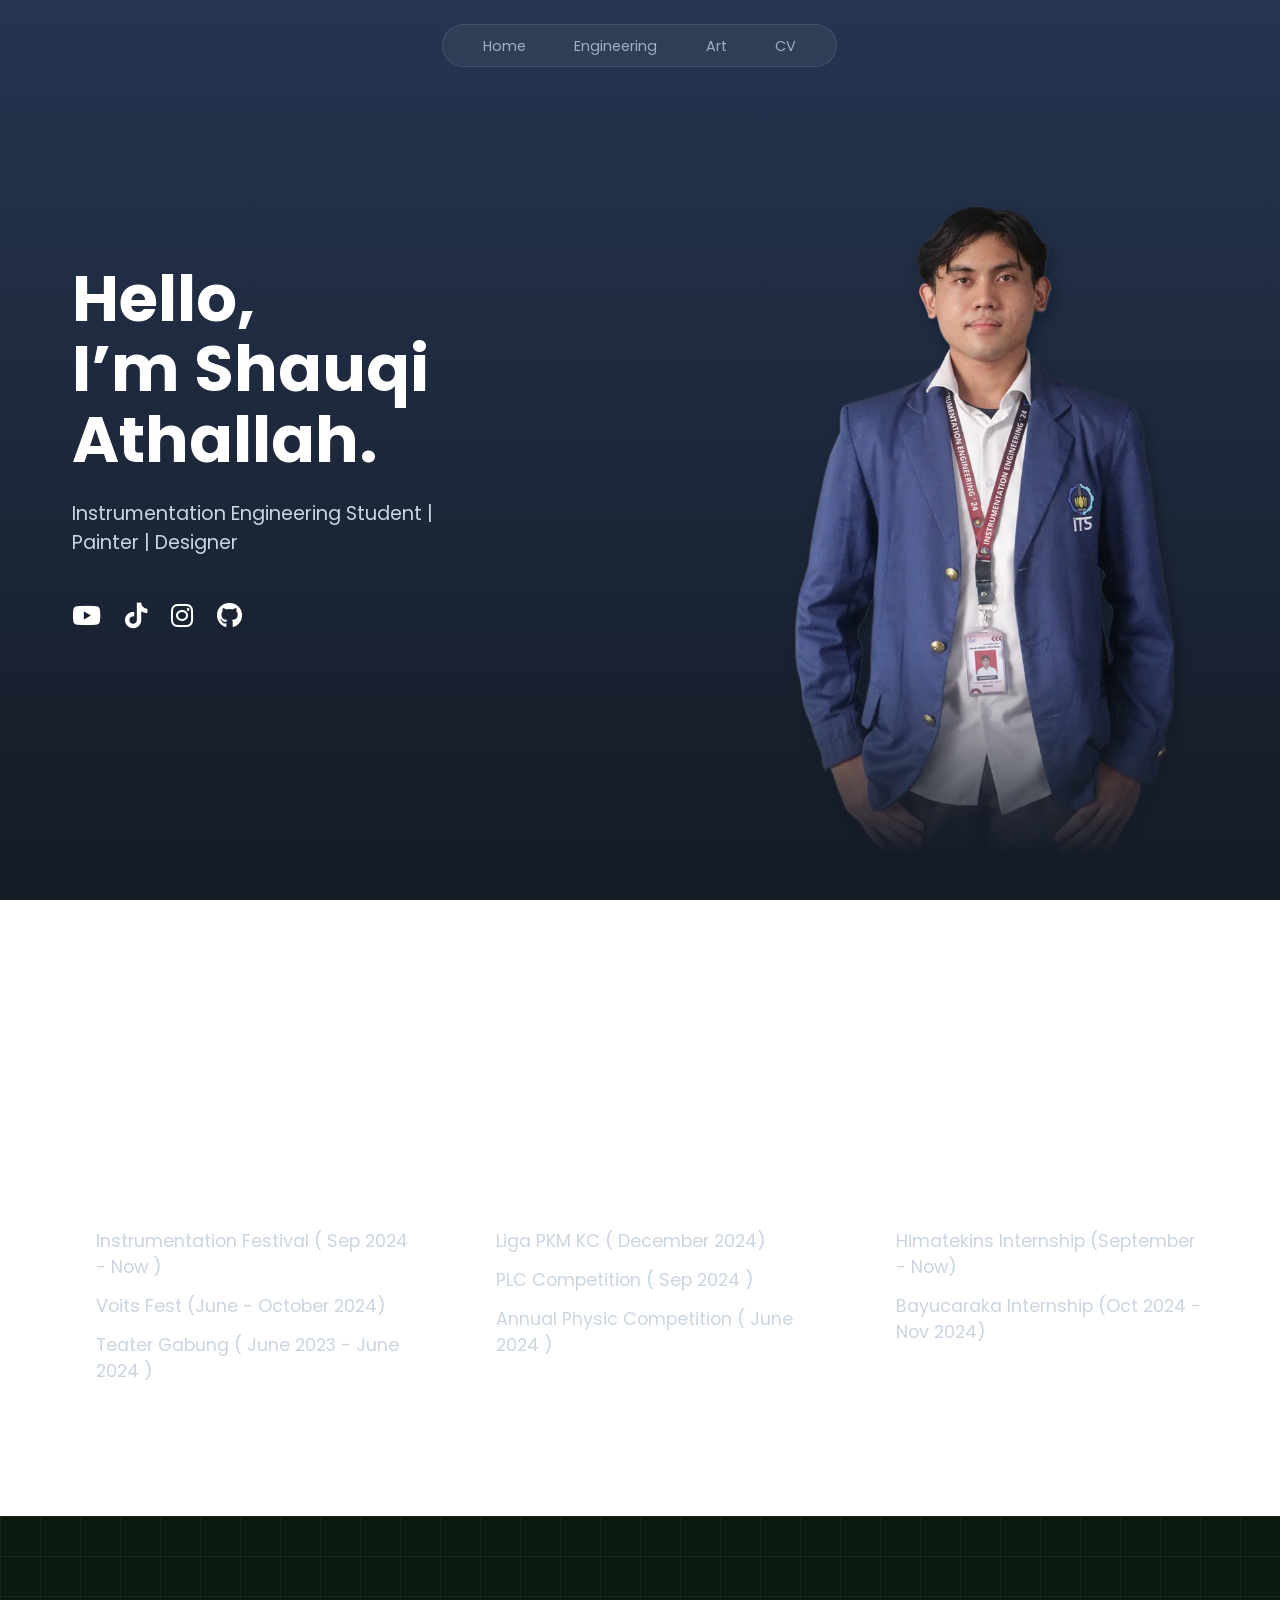
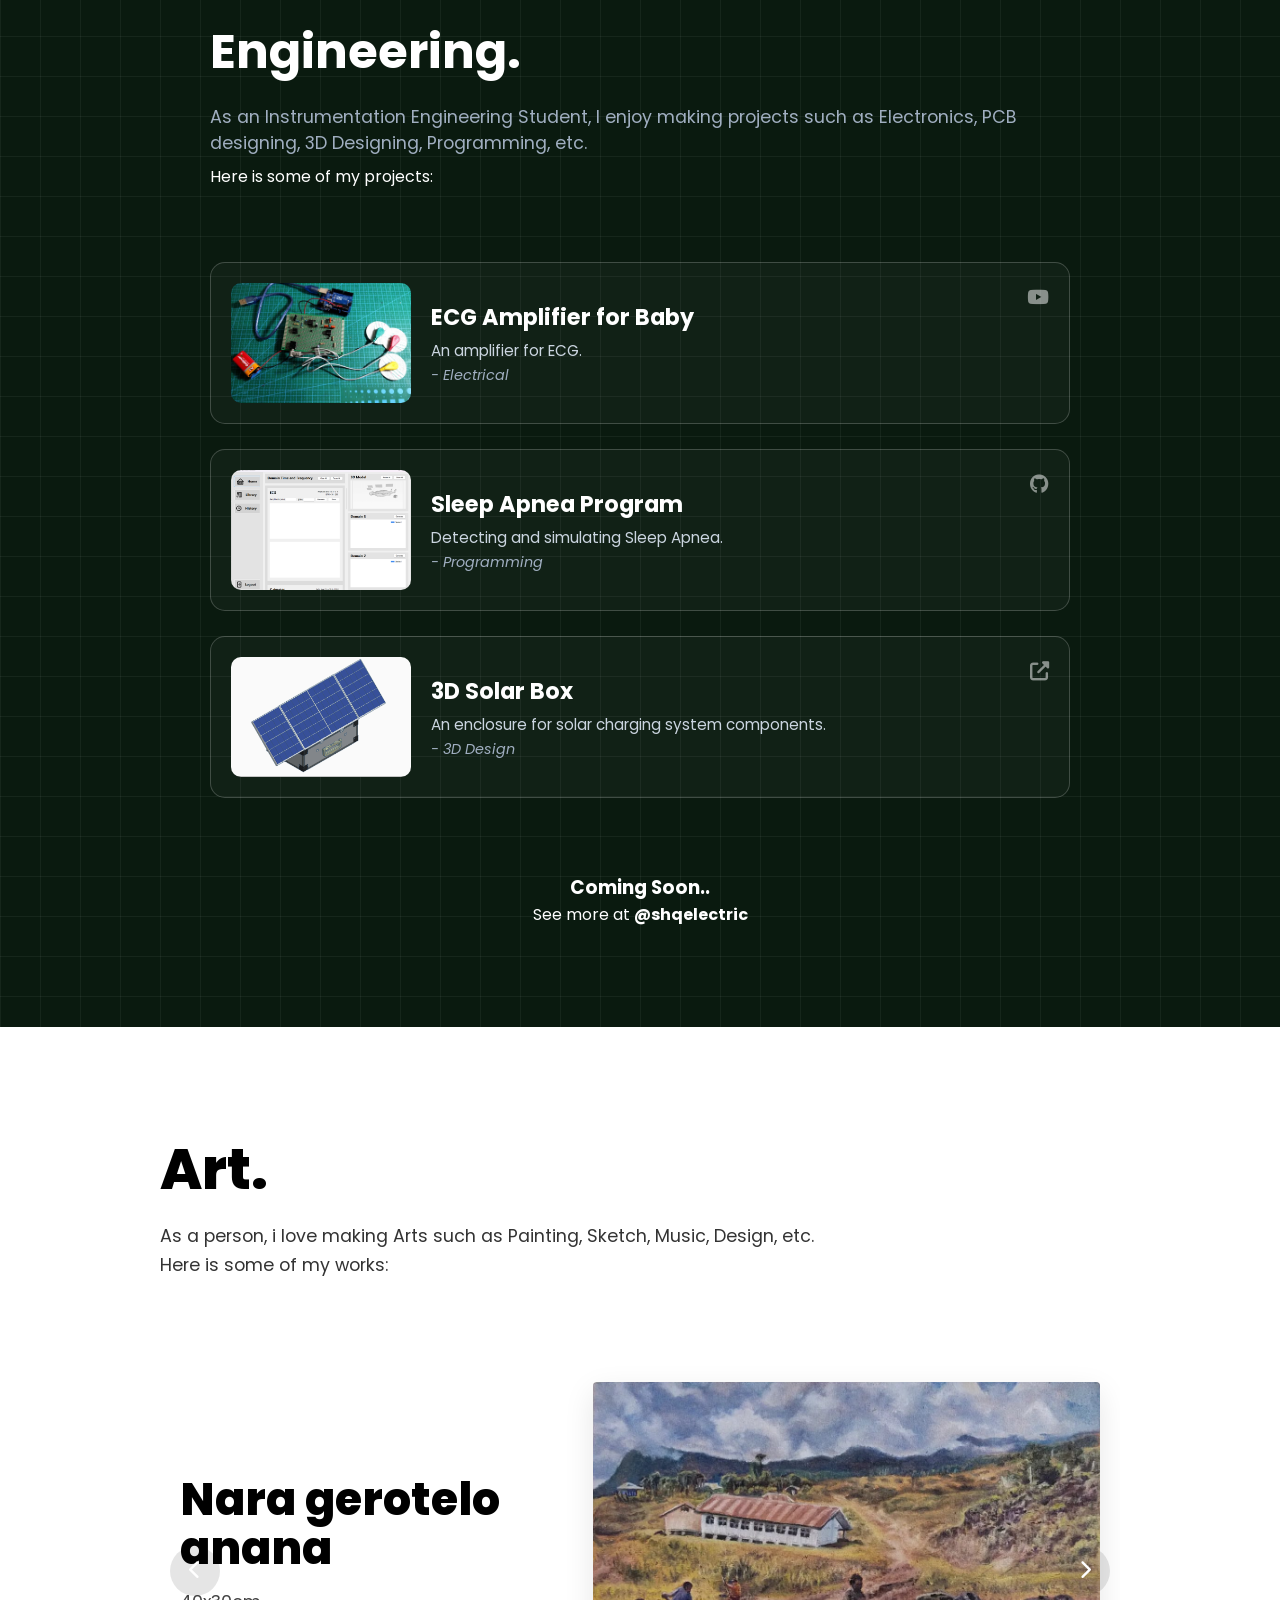
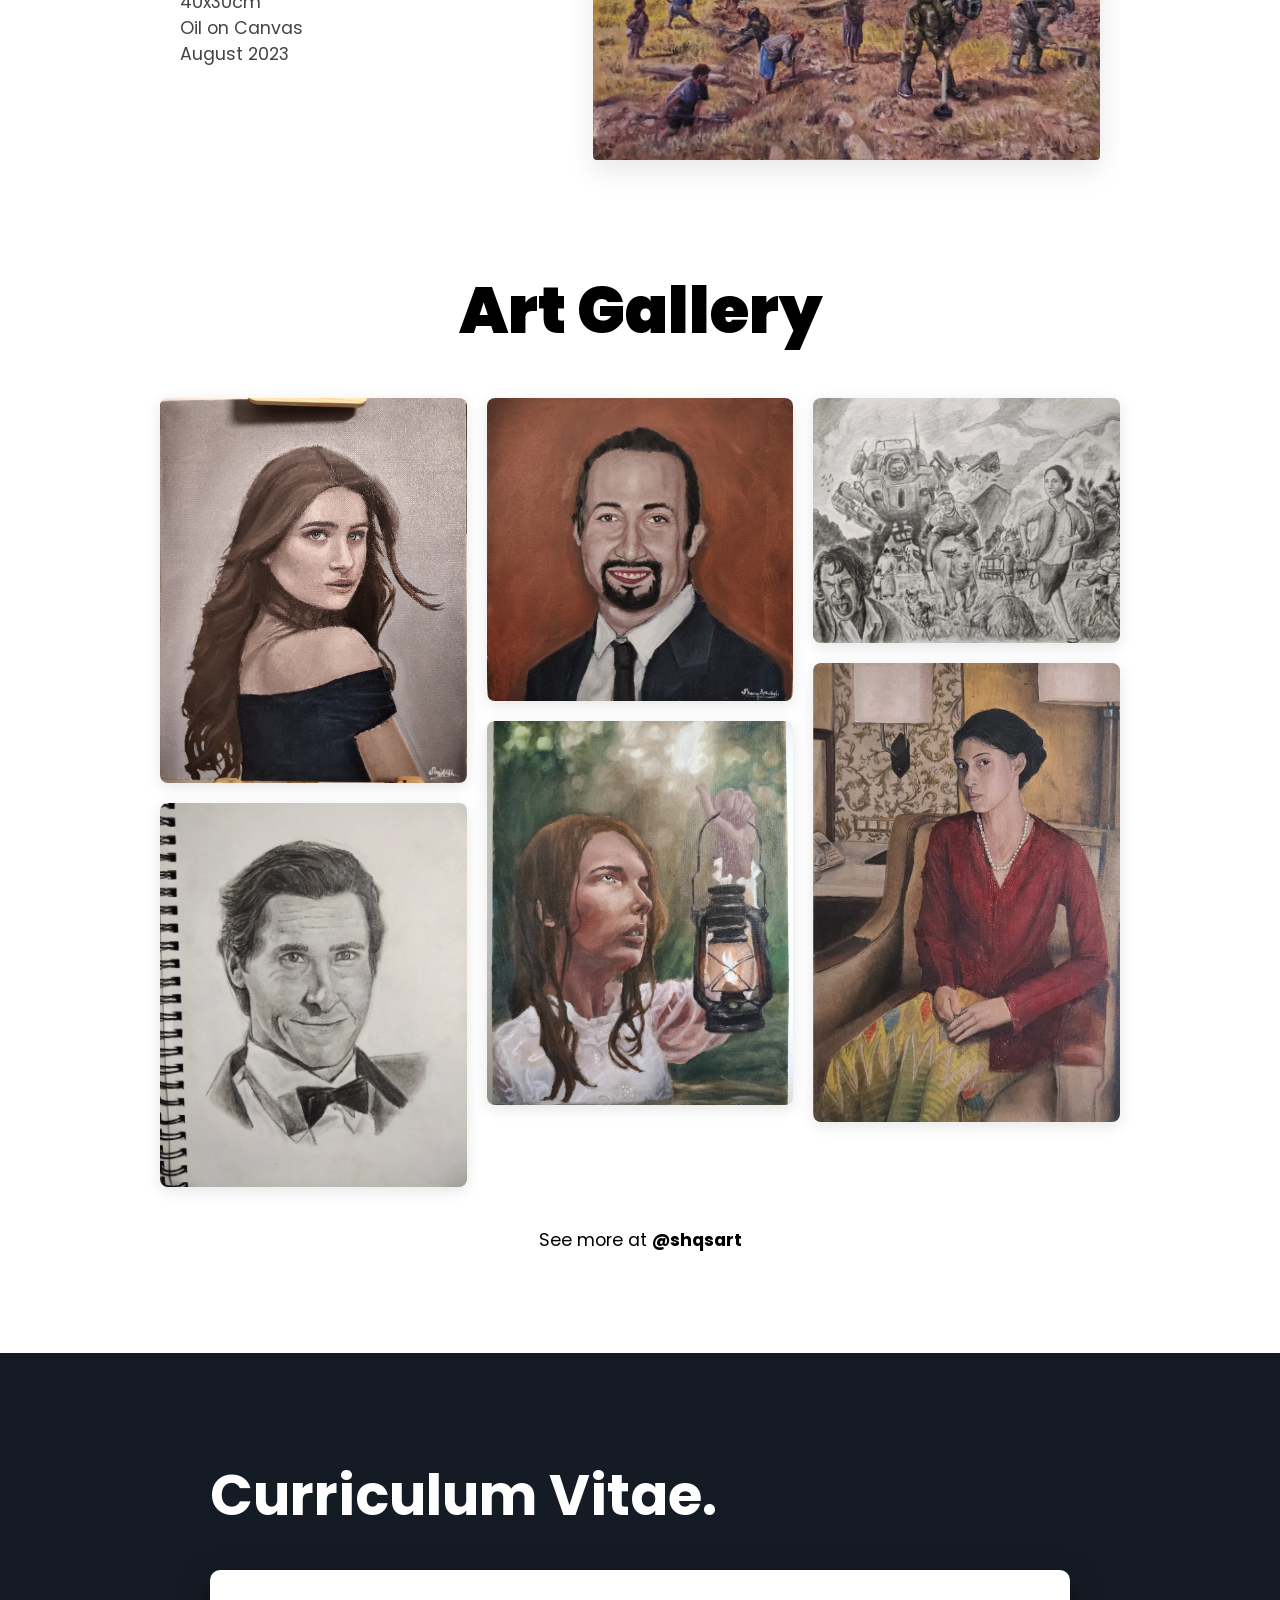
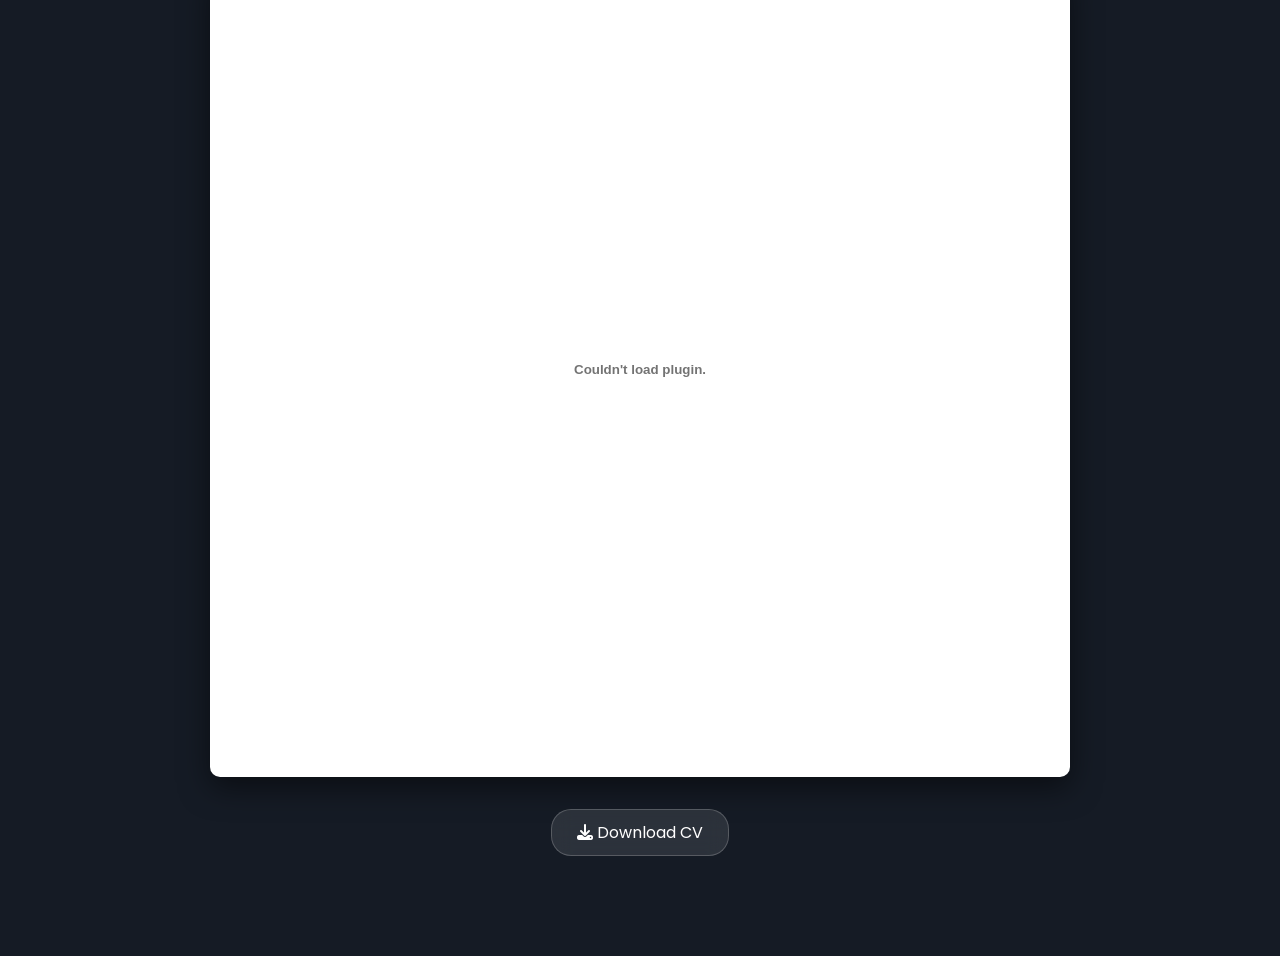
==== index.html @ 26b52fe7 "Add files via upload" ====
<!DOCTYPE html>
<html lang="id">
<head>
    <meta charset="UTF-8">
    <meta name="viewport" content="width=device-width, initial-scale=1.0">
    <title>Shauqi Athallah's Portofolio</title>
    <link rel="stylesheet" href="https://fonts.googleapis.com/css2?family=Poppins:wght@400;600;700;800;900&display=swap">
    <link rel="stylesheet" href="https://cdnjs.cloudflare.com/ajax/libs/font-awesome/6.4.0/css/all.min.css">
    <link rel="icon" type="image/png" href="Assets/Logo.png">
    <style>
        * { margin: 0; padding: 0; box-sizing: border-box; scroll-behavior: smooth; }
        body { font-family: 'Poppins', sans-serif; background: linear-gradient(180deg, #253551 0%, #151B25 100%); background-attachment: fixed; color: #ffffff; overflow-x: hidden; }

        /* --- Navbar --- */
        .navbar { display: flex; justify-content: center; padding: 1.5rem 0; position: fixed; width: 100%; top: 0; z-index: 1000; }
        .nav-links { display: flex; list-style: none; background: rgba(255, 255, 255, 0.05); padding: 0.5rem 1rem; border-radius: 30px; border: 1px solid rgba(255, 255, 255, 0.1); backdrop-filter: blur(10px); }
        .nav-links li { margin: 0 5px; }
        .nav-links a { text-decoration: none; color: #a0aec0; padding: 0.5rem 1.2rem; border-radius: 20px; font-size: 0.9rem; transition: 0.3s; }
        .nav-links a.active, .nav-links a:hover { background: rgba(255, 255, 255, 0.15); color: white; }

        /* --- Hero Section --- */
        .hero-container { height: 100vh; display: flex; align-items: center; justify-content: space-between; max-width: 1200px; margin: 0 auto; padding: 0 2rem; }
        .hero-text { flex: 1.2; z-index: 2; }
        .hero-text h1 { font-size: 4rem; line-height: 1.1; margin-bottom: 1.5rem; }
        .hero-text p { color: #cbd5e0; font-size: 1.2rem; margin-bottom: 2.5rem; }
        .social-icons { display: flex; gap: 1.5rem; }
        .social-icons a { color: white; font-size: 1.6rem; transition: 0.3s; }
        .social-icons a:hover { transform: translateY(-3px); color: #a0aec0; }
        .hero-image { flex: 1; display: flex; justify-content: flex-end; align-items: flex-end; height: 100%; padding-bottom: 5vh; }
        .hero-image img { max-width: 90%; height: auto; max-height: 85vh; object-fit: contain; -webkit-mask-image: linear-gradient(to bottom, black 70%, transparent 100%); mask-image: linear-gradient(to bottom, black 70%, transparent 100%); }

        /* --- Experiences --- */
        .experience-section { max-width: 1200px; margin: 0 auto; padding: 120px 2rem; }
        .experience-section h2 { font-size: 3.5rem; margin-bottom: 4rem; }
        .exp-grid { display: grid; grid-template-columns: repeat(auto-fit, minmax(320px, 1fr)); gap: 4rem; }
        .exp-item h3 { font-size: 1.5rem; margin-bottom: 1.5rem; font-weight: 600; }
        .exp-item ul { list-style: none; color: #cbd5e0; }
        .exp-item li { margin-bottom: 0.8rem; position: relative; padding-left: 1.5rem; font-size: 1.1rem; }
        .exp-item li::before { content: "•"; position: absolute; left: 0; color: #ffffff; }

        /* --- Engineering Section --- */
        .engineering-section { position: relative; background-color: #0a1a0f; padding: 100px 0; min-height: 100vh; }
        .grid-overlay { position: absolute; top: 0; left: 0; width: 100%; height: 100%; background-image: linear-gradient(rgba(255,255,255,0.05) 1px, transparent 1px), linear-gradient(90deg, rgba(255,255,255,0.05) 1px, transparent 1px); background-size: 40px 40px; pointer-events: none; }
        .container { max-width: 900px; margin: 0 auto; padding: 0 20px; position: relative; z-index: 1; }
        .eng-title { font-size: 3rem; margin-bottom: 1rem; color: #fff; }
        .eng-subtitle { font-size: 1.1rem; color: #a0aec0; margin-bottom: 0.5rem; }
        .eng-text { margin-bottom: 3rem; color: #fff; }
        .project-list { display: flex; flex-direction: column; gap: 25px; }
        .project-box { display: flex; background: rgba(255, 255, 255, 0.03); border: 1px solid rgba(255, 255, 255, 0.2); border-radius: 15px; padding: 20px; position: relative; transition: 0.3s ease; align-items: center; gap: 20px; }
        .project-box:hover { background: rgba(255, 255, 255, 0.07); transform: scale(1.02); }
        .project-img { width: 180px; height: 120px; background: #1a1a1a; border-radius: 10px; overflow: hidden; flex-shrink: 0; }
        .project-img img { width: 100%; height: 100%; object-fit: cover; }
        .project-info h3 { font-size: 1.4rem; margin-bottom: 5px; }
        .project-info p { color: #cbd5e0; font-size: 0.95rem; }
        .category { font-style: italic; color: #a0aec0; font-size: 0.9rem; }
        .project-actions { position: absolute; top: 20px; right: 20px; display: flex; gap: 15px; }
        .project-link { color: rgba(255, 255, 255, 0.5); font-size: 1.2rem; transition: 0.3s; text-decoration: none; }
        .project-link:hover { color: #fff; transform: scale(1.1); }
        .youtube-hover:hover { color: #FF0000; }
        
        /* FIX @SHQELECTRIC: TENGAH & NO UNDERLINE */
        .coming-soon { text-align: center; margin-top: 50px; }
        .coming-soon a { color: #ffffff; text-decoration: none !important; font-weight: 700; }

        /* --- Art Section --- */
        .art-section { background-color: #ffffff !important; color: #000000 !important; padding: 100px 0; min-height: 100vh; position: relative; z-index: 5; }
        .art-container { max-width: 1000px; margin: 0 auto; padding: 0 20px; }
        .art-title { font-size: 3.5rem; font-weight: 800; margin-bottom: 10px; color: #000 !important; }
        .art-subtitle { font-size: 1.1rem; margin-bottom: 60px; color: #333 !important; line-height: 1.6; }

        /* Slideshow */
        .slideshow-container { position: relative; width: 100%; overflow: hidden; border-radius: 10px; }
        .slides-wrapper { display: flex; width: 300%; transition: transform 0.8s cubic-bezier(0.4, 0, 0.2, 1); }
        .featured-art { flex: 0 0 33.333%; display: flex; align-items: center; justify-content: space-between; gap: 50px; padding: 20px; }
        .art-info { flex: 1; }
        .art-name { font-size: 2.8rem; font-weight: 800; line-height: 1.1; margin-bottom: 15px; color: #000 !important; }
        .art-detail { font-size: 1.1rem; color: #444 !important; }
        .art-frame { flex: 1.4; border-radius: 4px; overflow: hidden; box-shadow: 0 10px 30px rgba(0,0,0,0.1); }
        .art-frame img { width: 100%; display: block; }

        /* NAV BUTTONS TRANSPARAN MELAYANG */
        .slide-nav-btn {
            position: absolute; top: 50%; transform: translateY(-50%);
            background: rgba(0, 0, 0, 0.1); color: white; border: none;
            width: 50px; height: 50px; border-radius: 50%; cursor: pointer;
            z-index: 20; transition: 0.3s; font-size: 1.2rem;
        }
        .slide-nav-btn:hover { background: rgba(0, 0, 0, 0.3); }
        .prev-slide { left: 10px; }
        .next-slide { right: 10px; }

        /* Art Gallery Masonry (Asli) */
        .gallery-header { text-align: center; font-size: 4rem; font-weight: 900; margin: 60px 0 40px; color: #000 !important; }
        .art-masonry-grid { columns: 3; column-gap: 20px; width: 100%; }
        .grid-box { break-inside: avoid; margin-bottom: 20px; border-radius: 8px; overflow: hidden; box-shadow: 0 4px 15px rgba(0,0,0,0.1); transition: 0.3s; }
        .grid-box img { width: 100%; height: auto; display: block; }

        .art-insta { text-align: center; font-size: 1.1rem; color: #000 !important; margin-top: 40px; }
        .art-insta a { color: #000 !important; font-weight: 700; text-decoration: none; }

        .reveal { opacity: 0; transform: translateY(40px); transition: 1.2s all ease; }
        .reveal.active { opacity: 1; transform: translateY(0); }

        @media (max-width: 968px) {
            .hero-container { flex-direction: column; text-align: center; height: auto; padding-top: 120px; }
            .featured-art { flex-direction: column; text-align: left; gap: 20px; }
            .art-masonry-grid { columns: 2; }
        }
    </style>
</head>
<body>

    <nav class="navbar">
        <ul class="nav-links">
            <li><a href="#home" class="nav-item">Home</a></li>
            <li><a href="#engineering" class="nav-item">Engineering</a></li>
            <li><a href="#art" class="nav-item">Art</a></li>
            <li><a href="#cv" class="nav-item">CV</a></li>
        </ul>
    </nav>

    <section id="home" class="hero-container">
        <div class="hero-text">
            <h1>Hello,<br>I’m Shauqi Athallah.</h1>
            <p>Instrumentation Engineering Student |<br>Painter | Designer</p>
            <div class="social-icons">
                <a href="https://youtube.com/@Paintingzboy" target="_blank"><i class="fab fa-youtube"></i></a>
                <a href="https://tiktok.com/@Paintingzboy" target="_blank"><i class="fab fa-tiktok"></i></a>
                <a href="https://instagram.com/shq_athl" target="_blank"><i class="fab fa-instagram"></i></a>
                <a href="https://github.com/Paintingzboy" target="_blank"><i class="fab fa-github"></i></a>
            </div>
        </div>
        <div class="hero-image"><img src="Assets/Shauqi_Athallah.png" alt="Shauqi Athallah"></div>
    </section>

    <section id="experiences" class="experience-section reveal">
        <h2>Experiences</h2>
        <div class="exp-grid">
            <div class="exp-item">
                <h3>Organization</h3>
                <ul>
                    <li>Instrumentation Festival ( Sep 2024 - Now )</li>
                    <li>Voits Fest (June - October 2024)</li>
                    <li>Teater Gabung ( June 2023 - June 2024 )</li>
                </ul>
            </div>
            <div class="exp-item">
                <h3>Competition</h3>
                <ul>
                    <li>Liga PKM KC ( December 2024)</li>
                    <li>PLC Competition ( Sep 2024 )</li>
                    <li>Annual Physic Competition ( June 2024 )</li>
                </ul>
            </div>
            <div class="exp-item">
                <h3>Internship</h3>
                <ul>
                    <li>Himatekins Internship (September - Now)</li>
                    <li>Bayucaraka Internship (Oct 2024 - Nov 2024)</li>
                </ul>
            </div>
        </div>
    </section>

    <section id="engineering" class="engineering-section reveal">
        <div class="grid-overlay"></div>
        <div class="container">
            <h2 class="eng-title">Engineering.</h2>
            <p class="eng-subtitle">As an Instrumentation Engineering Student, I enjoy making projects such as Electronics, PCB designing, 3D Designing, Programming, etc.</p>
            <p class="eng-text">Here is some of my projects:</p>
        <br>

            <div class="project-list">
                <div class="project-box">
                    <div class="project-img"><img src="Assets/ecg_project.png" alt="ECG"></div>
                    <div class="project-info"><h3>ECG Amplifier for Baby</h3><p>An amplifier for ECG.</p><span class="category">- Electrical</span></div>
                    <div class="project-actions"><a href="https://youtu.be/waEF_Oey0KQ" target="_blank" class="project-link youtube-hover"><i class="fab fa-youtube"></i></a></div>
                </div>
                <div class="project-box">
                    <div class="project-img"><img src="Assets/sleep_apnea.png" alt="Sleep Apnea"></div>
                    <div class="project-info"><h3>Sleep Apnea Program</h3><p>Detecting and simulating Sleep Apnea.</p><span class="category">- Programming</span></div>
                    <div class="project-actions"><a href="https://github.com/Paintingzboy/Sleep-Apnea-Automatic-Detection-Simulation" target="_blank" class="project-link"><i class="fab fa-github"></i></a></div>
                </div>
                <div class="project-box">
                    <div class="project-img"><img src="Assets/solar_box.png" alt="3D Solar Box"></div>
                    <div class="project-info"><h3>3D Solar Box</h3><p>An enclosure for solar charging system components.</p><span class="category">- 3D Design</span></div>
                    <div class="project-actions"><a href="https://www.tinkercad.com/things/6fHM1YEvElI" target="_blank" class="project-link"><i class="fas fa-external-link-alt"></i></a></div>
            </div>
            <div class="coming-soon">
                <h3>Coming Soon..</h3>
                <p>See more at <a href="https://instagram.com/shqelectric" target="_blank">@shqelectric</a></p>
            </div>
        </div>
    </section>

    <section id="art" class="art-section reveal">
        <div class="art-container">
            <h2 class="art-title">Art.</h2>
            <p class="art-subtitle">As a person, i love making Arts such as Painting, Sketch, Music, Design, etc.<br>

                Here is some of my works:</p>

            <div class="slideshow-container">
                <button class="slide-nav-btn prev-slide" id="prevBtn"><i class="fas fa-chevron-left"></i></button>
                <button class="slide-nav-btn next-slide" id="nextBtn"><i class="fas fa-chevron-right"></i></button>
                
                <div class="slides-wrapper" id="slidesWrapper">
                    <div class="featured-art">
                        <div class="art-info">
                            <h3 class="art-name">Nara gerotelo<br>anana</h3>
                            <p class="art-detail">40x30cm<br>Oil on Canvas<br>August 2023</p>
                        </div>
                        <div class="art-frame"><img src="Assets/nara_gerotelo.png"></div>
                    </div>
                    <div class="featured-art">
                        <div class="art-info">
                            <h3 class="art-name">Joe and<br>Laurie</h3>
                            <p class="art-detail">60x40cm<br>Oil on Canvas<br>May 2023</p>
                        </div>
                        <div class="art-frame"><img src="Assets/JoeNLaurie.png"></div>
                    </div>
                    <div class="featured-art">
                        <div class="art-info">
                            <h3 class="art-name">Fisherman's<br>Family</h3>
                            <p class="art-detail">120x100cm<br>Oil on Canvas<br>Jan 2024</p>
                        </div>
                        <div class="art-frame"><img src="Assets/Nelayan.png"></div>
                    </div>
                </div>
            </div>

            <h4 class="gallery-header">Art Gallery</h4>
            <div class="art-masonry-grid">
                <div class="grid-box"><img src="Assets/art1.png"></div>
                <div class="grid-box"><img src="Assets/art2.png"></div>
                <div class="grid-box"><img src="Assets/art3.png"></div>
                <div class="grid-box"><img src="Assets/art4.png"></div>
                <div class="grid-box"><img src="Assets/art5.png"></div>
                <div class="grid-box"><img src="Assets/art6.png"></div>
            </div>
            <div class="art-insta">
                <p>See more at <a href="https://instagram.com/shqsart" target="_blank">@shqsart</a></p>
            </div>
        </div>
    </section>

    <section id="cv" style="min-height: 100vh; padding: 100px 2rem; background: #151B25;">
    <div class="container">
        <h2 style="font-size: 3.5rem; margin-bottom: 2rem;">Curriculum Vitae.</h2>
        
        <div class="cv-wrapper" style="width: 100%; max-width: 900px; margin: 0 auto; background: white; border-radius: 10px; overflow: hidden; box-shadow: 0 10px 30px rgba(0,0,0,0.5);">
            <embed src="Assets/CV_Shauqi_Athallah.pdf" type="application/pdf" width="100%" height="800px" />
        </div>

        <div style="text-align: center; margin-top: 2rem;">
            <a href="Assets/CV_Shauqi_Athallah.pdf" download class="nav-links" style="display: inline-block; padding: 10px 25px; background: rgba(255,255,255,0.1); color: white; text-decoration: none; border-radius: 20px; border: 1px solid rgba(255,255,255,0.2);">
                <i class="fas fa-download"></i> Download CV
            </a>
        </div>
    </div>
    </section>

    <script>
        document.addEventListener('DOMContentLoaded', () => {
            let index = 0;
            const wrapper = document.getElementById('slidesWrapper');
            const totalSlides = 3;

            function updateSlide() {
                wrapper.style.transform = `translateX(-${index * (100 / totalSlides)}%)`;
            }

            document.getElementById('nextBtn').addEventListener('click', () => {
                index = (index + 1) % totalSlides;
                updateSlide();
            });

            document.getElementById('prevBtn').addEventListener('click', () => {
                index = (index - 1 + totalSlides) % totalSlides;
                updateSlide();
            });

            // Scroll Reveal
            window.addEventListener('scroll', () => {
                document.querySelectorAll('.reveal').forEach(el => {
                    if (el.getBoundingClientRect().top < window.innerHeight - 100) el.classList.add('active');
                });
            });
        });
    </script>
</body>
</html>
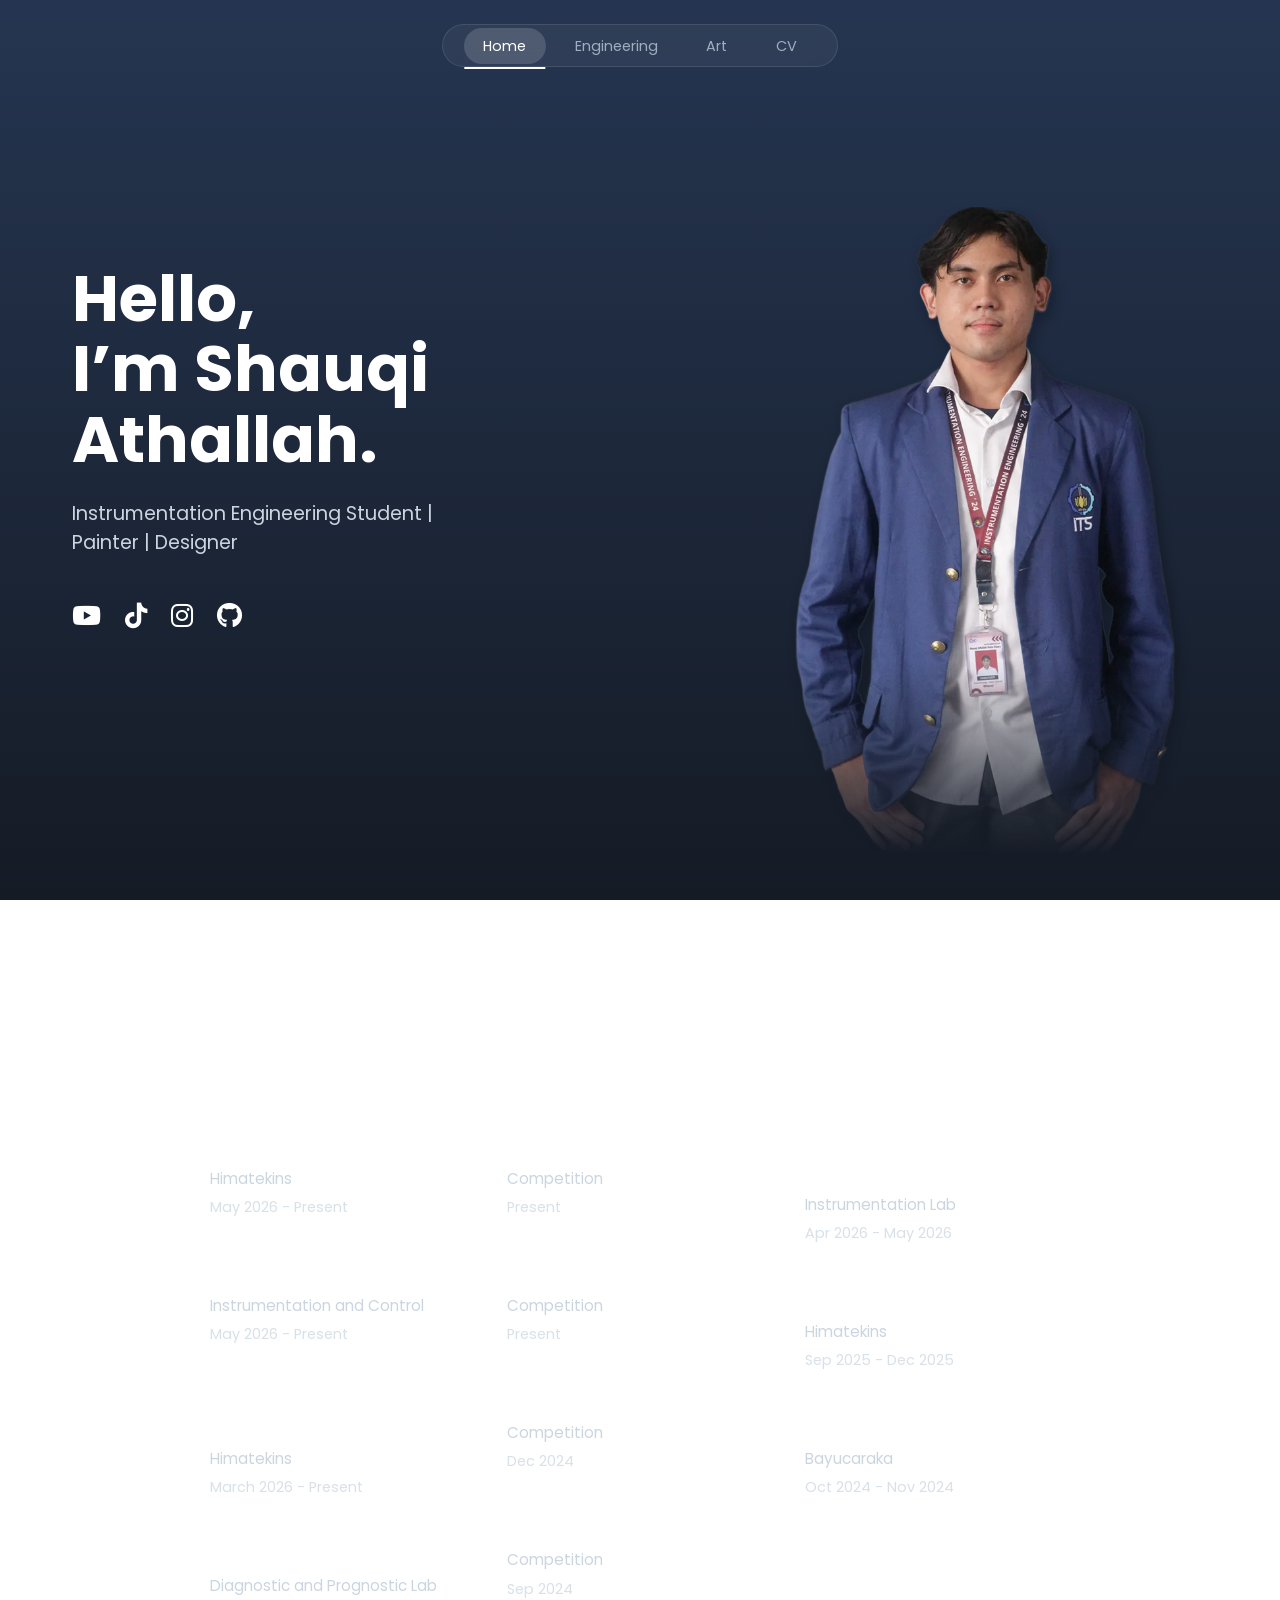
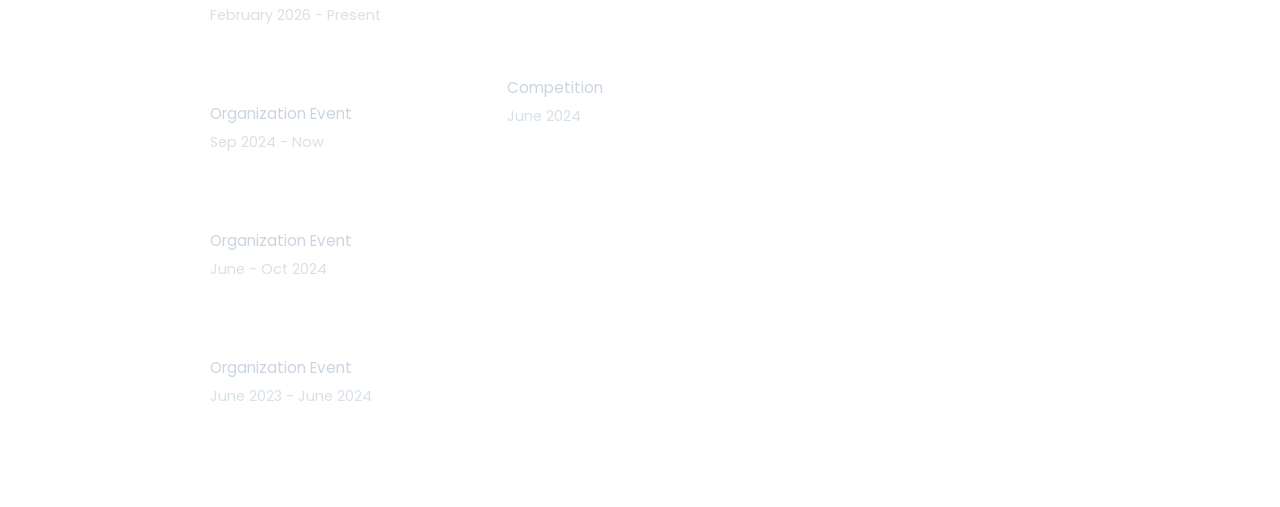
==== commit bae483c5: "Add files via upload" ====
--- a/index.html
+++ b/index.html
@@ -3,126 +3,26 @@
 <head>
     <meta charset="UTF-8">
     <meta name="viewport" content="width=device-width, initial-scale=1.0">
-    <title>Shauqi Athallah's Portofolio</title>
+    <title>Shauqi Athallah's Portfolio</title>
     <link rel="stylesheet" href="https://fonts.googleapis.com/css2?family=Poppins:wght@400;600;700;800;900&display=swap">
     <link rel="stylesheet" href="https://cdnjs.cloudflare.com/ajax/libs/font-awesome/6.4.0/css/all.min.css">
     <link rel="icon" type="image/png" href="Assets/Logo.png">
-    <style>
-        * { margin: 0; padding: 0; box-sizing: border-box; scroll-behavior: smooth; }
-        body { font-family: 'Poppins', sans-serif; background: linear-gradient(180deg, #253551 0%, #151B25 100%); background-attachment: fixed; color: #ffffff; overflow-x: hidden; }
-
-        /* --- Navbar --- */
-        .navbar { display: flex; justify-content: center; padding: 1.5rem 0; position: fixed; width: 100%; top: 0; z-index: 1000; }
-        .nav-links { display: flex; list-style: none; background: rgba(255, 255, 255, 0.05); padding: 0.5rem 1rem; border-radius: 30px; border: 1px solid rgba(255, 255, 255, 0.1); backdrop-filter: blur(10px); }
-        .nav-links li { margin: 0 5px; }
-        .nav-links a { text-decoration: none; color: #a0aec0; padding: 0.5rem 1.2rem; border-radius: 20px; font-size: 0.9rem; transition: 0.3s; }
-        .nav-links a.active, .nav-links a:hover { background: rgba(255, 255, 255, 0.15); color: white; }
-
-        /* --- Hero Section --- */
-        .hero-container { height: 100vh; display: flex; align-items: center; justify-content: space-between; max-width: 1200px; margin: 0 auto; padding: 0 2rem; }
-        .hero-text { flex: 1.2; z-index: 2; }
-        .hero-text h1 { font-size: 4rem; line-height: 1.1; margin-bottom: 1.5rem; }
-        .hero-text p { color: #cbd5e0; font-size: 1.2rem; margin-bottom: 2.5rem; }
-        .social-icons { display: flex; gap: 1.5rem; }
-        .social-icons a { color: white; font-size: 1.6rem; transition: 0.3s; }
-        .social-icons a:hover { transform: translateY(-3px); color: #a0aec0; }
-        .hero-image { flex: 1; display: flex; justify-content: flex-end; align-items: flex-end; height: 100%; padding-bottom: 5vh; }
-        .hero-image img { max-width: 90%; height: auto; max-height: 85vh; object-fit: contain; -webkit-mask-image: linear-gradient(to bottom, black 70%, transparent 100%); mask-image: linear-gradient(to bottom, black 70%, transparent 100%); }
-
-        /* --- Experiences --- */
-        .experience-section { max-width: 1200px; margin: 0 auto; padding: 120px 2rem; }
-        .experience-section h2 { font-size: 3.5rem; margin-bottom: 4rem; }
-        .exp-grid { display: grid; grid-template-columns: repeat(auto-fit, minmax(320px, 1fr)); gap: 4rem; }
-        .exp-item h3 { font-size: 1.5rem; margin-bottom: 1.5rem; font-weight: 600; }
-        .exp-item ul { list-style: none; color: #cbd5e0; }
-        .exp-item li { margin-bottom: 0.8rem; position: relative; padding-left: 1.5rem; font-size: 1.1rem; }
-        .exp-item li::before { content: "•"; position: absolute; left: 0; color: #ffffff; }
-
-        /* --- Engineering Section --- */
-        .engineering-section { position: relative; background-color: #0a1a0f; padding: 100px 0; min-height: 100vh; }
-        .grid-overlay { position: absolute; top: 0; left: 0; width: 100%; height: 100%; background-image: linear-gradient(rgba(255,255,255,0.05) 1px, transparent 1px), linear-gradient(90deg, rgba(255,255,255,0.05) 1px, transparent 1px); background-size: 40px 40px; pointer-events: none; }
-        .container { max-width: 900px; margin: 0 auto; padding: 0 20px; position: relative; z-index: 1; }
-        .eng-title { font-size: 3rem; margin-bottom: 1rem; color: #fff; }
-        .eng-subtitle { font-size: 1.1rem; color: #a0aec0; margin-bottom: 0.5rem; }
-        .eng-text { margin-bottom: 3rem; color: #fff; }
-        .project-list { display: flex; flex-direction: column; gap: 25px; }
-        .project-box { display: flex; background: rgba(255, 255, 255, 0.03); border: 1px solid rgba(255, 255, 255, 0.2); border-radius: 15px; padding: 20px; position: relative; transition: 0.3s ease; align-items: center; gap: 20px; }
-        .project-box:hover { background: rgba(255, 255, 255, 0.07); transform: scale(1.02); }
-        .project-img { width: 180px; height: 120px; background: #1a1a1a; border-radius: 10px; overflow: hidden; flex-shrink: 0; }
-        .project-img img { width: 100%; height: 100%; object-fit: cover; }
-        .project-info h3 { font-size: 1.4rem; margin-bottom: 5px; }
-        .project-info p { color: #cbd5e0; font-size: 0.95rem; }
-        .category { font-style: italic; color: #a0aec0; font-size: 0.9rem; }
-        .project-actions { position: absolute; top: 20px; right: 20px; display: flex; gap: 15px; }
-        .project-link { color: rgba(255, 255, 255, 0.5); font-size: 1.2rem; transition: 0.3s; text-decoration: none; }
-        .project-link:hover { color: #fff; transform: scale(1.1); }
-        .youtube-hover:hover { color: #FF0000; }
-        
-        /* FIX @SHQELECTRIC: TENGAH & NO UNDERLINE */
-        .coming-soon { text-align: center; margin-top: 50px; }
-        .coming-soon a { color: #ffffff; text-decoration: none !important; font-weight: 700; }
-
-        /* --- Art Section --- */
-        .art-section { background-color: #ffffff !important; color: #000000 !important; padding: 100px 0; min-height: 100vh; position: relative; z-index: 5; }
-        .art-container { max-width: 1000px; margin: 0 auto; padding: 0 20px; }
-        .art-title { font-size: 3.5rem; font-weight: 800; margin-bottom: 10px; color: #000 !important; }
-        .art-subtitle { font-size: 1.1rem; margin-bottom: 60px; color: #333 !important; line-height: 1.6; }
-
-        /* Slideshow */
-        .slideshow-container { position: relative; width: 100%; overflow: hidden; border-radius: 10px; }
-        .slides-wrapper { display: flex; width: 300%; transition: transform 0.8s cubic-bezier(0.4, 0, 0.2, 1); }
-        .featured-art { flex: 0 0 33.333%; display: flex; align-items: center; justify-content: space-between; gap: 50px; padding: 20px; }
-        .art-info { flex: 1; }
-        .art-name { font-size: 2.8rem; font-weight: 800; line-height: 1.1; margin-bottom: 15px; color: #000 !important; }
-        .art-detail { font-size: 1.1rem; color: #444 !important; }
-        .art-frame { flex: 1.4; border-radius: 4px; overflow: hidden; box-shadow: 0 10px 30px rgba(0,0,0,0.1); }
-        .art-frame img { width: 100%; display: block; }
-
-        /* NAV BUTTONS TRANSPARAN MELAYANG */
-        .slide-nav-btn {
-            position: absolute; top: 50%; transform: translateY(-50%);
-            background: rgba(0, 0, 0, 0.1); color: white; border: none;
-            width: 50px; height: 50px; border-radius: 50%; cursor: pointer;
-            z-index: 20; transition: 0.3s; font-size: 1.2rem;
-        }
-        .slide-nav-btn:hover { background: rgba(0, 0, 0, 0.3); }
-        .prev-slide { left: 10px; }
-        .next-slide { right: 10px; }
-
-        /* Art Gallery Masonry (Asli) */
-        .gallery-header { text-align: center; font-size: 4rem; font-weight: 900; margin: 60px 0 40px; color: #000 !important; }
-        .art-masonry-grid { columns: 3; column-gap: 20px; width: 100%; }
-        .grid-box { break-inside: avoid; margin-bottom: 20px; border-radius: 8px; overflow: hidden; box-shadow: 0 4px 15px rgba(0,0,0,0.1); transition: 0.3s; }
-        .grid-box img { width: 100%; height: auto; display: block; }
-
-        .art-insta { text-align: center; font-size: 1.1rem; color: #000 !important; margin-top: 40px; }
-        .art-insta a { color: #000 !important; font-weight: 700; text-decoration: none; }
-
-        .reveal { opacity: 0; transform: translateY(40px); transition: 1.2s all ease; }
-        .reveal.active { opacity: 1; transform: translateY(0); }
-
-        @media (max-width: 968px) {
-            .hero-container { flex-direction: column; text-align: center; height: auto; padding-top: 120px; }
-            .featured-art { flex-direction: column; text-align: left; gap: 20px; }
-            .art-masonry-grid { columns: 2; }
-        }
-    </style>
+    <link rel="stylesheet" href="style.css">
 </head>
 <body>
-
     <nav class="navbar">
         <ul class="nav-links">
-            <li><a href="#home" class="nav-item">Home</a></li>
-            <li><a href="#engineering" class="nav-item">Engineering</a></li>
-            <li><a href="#art" class="nav-item">Art</a></li>
-            <li><a href="#cv" class="nav-item">CV</a></li>
+            <li><a href="index.html" class="nav-item">Home</a></li>
+            <li><a href="engineering.html" class="nav-item">Engineering</a></li>
+            <li><a href="art.html" class="nav-item">Art</a></li>
+            <li><a href="cv.html" class="nav-item">CV</a></li>
         </ul>
     </nav>
 
     <section id="home" class="hero-container">
         <div class="hero-text">
-            <h1>Hello,<br>I’m Shauqi Athallah.</h1>
-            <p>Instrumentation Engineering Student |<br>Painter | Designer</p>
+            <h1 class="anim-title">Hello,<br>I’m Shauqi Athallah.</h1>
+            <p class="anim-subtitle">Instrumentation Engineering Student |<br>Painter | Designer</p>
             <div class="social-icons">
                 <a href="https://youtube.com/@Paintingzboy" target="_blank"><i class="fab fa-youtube"></i></a>
                 <a href="https://tiktok.com/@Paintingzboy" target="_blank"><i class="fab fa-tiktok"></i></a>
@@ -130,163 +30,103 @@
                 <a href="https://github.com/Paintingzboy" target="_blank"><i class="fab fa-github"></i></a>
             </div>
         </div>
-        <div class="hero-image"><img src="Assets/Shauqi_Athallah.png" alt="Shauqi Athallah"></div>
+        <div class="hero-image anim-image"><img src="Assets/Shauqi_Athallah.png" alt="Shauqi Athallah"></div>
     </section>
 
-    <section id="experiences" class="experience-section reveal">
-        <h2>Experiences</h2>
-        <div class="exp-grid">
-            <div class="exp-item">
-                <h3>Organization</h3>
-                <ul>
-                    <li>Instrumentation Festival ( Sep 2024 - Now )</li>
-                    <li>Voits Fest (June - October 2024)</li>
-                    <li>Teater Gabung ( June 2023 - June 2024 )</li>
-                </ul>
+    <section class="home-exp-section reveal">
+        <div class="container">
+            <div class="section-header">
+                <h2 class="section-title anim-title">Experience.</h2>
             </div>
-            <div class="exp-item">
-                <h3>Competition</h3>
-                <ul>
-                    <li>Liga PKM KC ( December 2024)</li>
-                    <li>PLC Competition ( Sep 2024 )</li>
-                    <li>Annual Physic Competition ( June 2024 )</li>
-                </ul>
-            </div>
-            <div class="exp-item">
-                <h3>Internship</h3>
-                <ul>
-                    <li>Himatekins Internship (September - Now)</li>
-                    <li>Bayucaraka Internship (Oct 2024 - Nov 2024)</li>
-                </ul>
+            <div class="home-exp-list">
+                <div class="home-exp-group anim-text">
+                    <p class="exp-category">Organization</p>
+                    <div class="home-exp-entry">
+                        <h4>Head of Creative Design</h4>
+                        <p class="exp-organization">Himatekins</p>
+                        <p class="exp-date">May 2026 - Present</p>
+                    </div>
+                    <div class="home-exp-entry">
+                        <h4>Laboratory Assistant</h4>
+                        <p class="exp-organization">Instrumentation and Control</p>
+                        <p class="exp-date">May 2026 - Present</p>
+                    </div>
+                    <div class="home-exp-entry">
+                        <h4>Staff of Creative and Branding</h4>
+                        <p class="exp-organization">Himatekins</p>
+                        <p class="exp-date">March 2026 - Present</p>
+                    </div>
+                    <div class="home-exp-entry">
+                        <h4>Research Assistant</h4>
+                        <p class="exp-organization">Diagnostic and Prognostic Lab</p>
+                        <p class="exp-date">February 2026 - Present</p>
+                    </div>
+                    <div class="home-exp-entry">
+                        <h4>Instrumentation Festival</h4>
+                        <p class="exp-organization">Organization Event</p>
+                        <p class="exp-date">Sep 2024 - Now</p>
+                    </div>
+                    <div class="home-exp-entry">
+                        <h4>Voits Fest</h4>
+                        <p class="exp-organization">Organization Event</p>
+                        <p class="exp-date">June - Oct 2024</p>
+                    </div>
+                    <div class="home-exp-entry">
+                        <h4>Teater Gabung</h4>
+                        <p class="exp-organization">Organization Event</p>
+                        <p class="exp-date">June 2023 - June 2024</p>
+                    </div>
+                </div>
+                <div class="home-exp-group anim-text">
+                    <p class="exp-category">Competition</p>
+                    <div class="home-exp-entry">
+                        <h4>PKM KI</h4>
+                        <p class="exp-organization">Competition</p>
+                        <p class="exp-date">Present</p>
+                    </div>
+                    <div class="home-exp-entry">
+                        <h4>OLIVIA</h4>
+                        <p class="exp-organization">Competition</p>
+                        <p class="exp-date">Present</p>
+                    </div>
+                    <div class="home-exp-entry">
+                        <h4>Liga PKM KC</h4>
+                        <p class="exp-organization">Competition</p>
+                        <p class="exp-date">Dec 2024</p>
+                    </div>
+                    <div class="home-exp-entry">
+                        <h4>PLC Competition</h4>
+                        <p class="exp-organization">Competition</p>
+                        <p class="exp-date">Sep 2024</p>
+                    </div>
+                    <div class="home-exp-entry">
+                        <h4>Annual Physic Competition</h4>
+                        <p class="exp-organization">Competition</p>
+                        <p class="exp-date">June 2024</p>
+                    </div>
+                </div>
+                <div class="home-exp-group anim-text">
+                    <p class="exp-category">Internship</p>
+                    <div class="home-exp-entry">
+                        <h4>Instrumentation Laboratory Internship</h4>
+                        <p class="exp-organization">Instrumentation Lab</p>
+                        <p class="exp-date">Apr 2026 - May 2026</p>
+                    </div>
+                    <div class="home-exp-entry">
+                        <h4>Himatekins Internship</h4>
+                        <p class="exp-organization">Himatekins</p>
+                        <p class="exp-date">Sep 2025 - Dec 2025</p>
+                    </div>
+                    <div class="home-exp-entry">
+                        <h4>Bayucaraka Internship</h4>
+                        <p class="exp-organization">Bayucaraka</p>
+                        <p class="exp-date">Oct 2024 - Nov 2024</p>
+                    </div>
+                </div>
             </div>
         </div>
     </section>
 
-    <section id="engineering" class="engineering-section reveal">
-        <div class="grid-overlay"></div>
-        <div class="container">
-            <h2 class="eng-title">Engineering.</h2>
-            <p class="eng-subtitle">As an Instrumentation Engineering Student, I enjoy making projects such as Electronics, PCB designing, 3D Designing, Programming, etc.</p>
-            <p class="eng-text">Here is some of my projects:</p>
-        <br>
-
-            <div class="project-list">
-                <div class="project-box">
-                    <div class="project-img"><img src="Assets/ecg_project.png" alt="ECG"></div>
-                    <div class="project-info"><h3>ECG Amplifier for Baby</h3><p>An amplifier for ECG.</p><span class="category">- Electrical</span></div>
-                    <div class="project-actions"><a href="https://youtu.be/waEF_Oey0KQ" target="_blank" class="project-link youtube-hover"><i class="fab fa-youtube"></i></a></div>
-                </div>
-                <div class="project-box">
-                    <div class="project-img"><img src="Assets/sleep_apnea.png" alt="Sleep Apnea"></div>
-                    <div class="project-info"><h3>Sleep Apnea Program</h3><p>Detecting and simulating Sleep Apnea.</p><span class="category">- Programming</span></div>
-                    <div class="project-actions"><a href="https://github.com/Paintingzboy/Sleep-Apnea-Automatic-Detection-Simulation" target="_blank" class="project-link"><i class="fab fa-github"></i></a></div>
-                </div>
-                <div class="project-box">
-                    <div class="project-img"><img src="Assets/solar_box.png" alt="3D Solar Box"></div>
-                    <div class="project-info"><h3>3D Solar Box</h3><p>An enclosure for solar charging system components.</p><span class="category">- 3D Design</span></div>
-                    <div class="project-actions"><a href="https://www.tinkercad.com/things/6fHM1YEvElI" target="_blank" class="project-link"><i class="fas fa-external-link-alt"></i></a></div>
-            </div>
-            <div class="coming-soon">
-                <h3>Coming Soon..</h3>
-                <p>See more at <a href="https://instagram.com/shqelectric" target="_blank">@shqelectric</a></p>
-            </div>
-        </div>
-    </section>
-
-    <section id="art" class="art-section reveal">
-        <div class="art-container">
-            <h2 class="art-title">Art.</h2>
-            <p class="art-subtitle">As a person, i love making Arts such as Painting, Sketch, Music, Design, etc.<br>
-
-                Here is some of my works:</p>
-
-            <div class="slideshow-container">
-                <button class="slide-nav-btn prev-slide" id="prevBtn"><i class="fas fa-chevron-left"></i></button>
-                <button class="slide-nav-btn next-slide" id="nextBtn"><i class="fas fa-chevron-right"></i></button>
-                
-                <div class="slides-wrapper" id="slidesWrapper">
-                    <div class="featured-art">
-                        <div class="art-info">
-                            <h3 class="art-name">Nara gerotelo<br>anana</h3>
-                            <p class="art-detail">40x30cm<br>Oil on Canvas<br>August 2023</p>
-                        </div>
-                        <div class="art-frame"><img src="Assets/nara_gerotelo.png"></div>
-                    </div>
-                    <div class="featured-art">
-                        <div class="art-info">
-                            <h3 class="art-name">Joe and<br>Laurie</h3>
-                            <p class="art-detail">60x40cm<br>Oil on Canvas<br>May 2023</p>
-                        </div>
-                        <div class="art-frame"><img src="Assets/JoeNLaurie.png"></div>
-                    </div>
-                    <div class="featured-art">
-                        <div class="art-info">
-                            <h3 class="art-name">Fisherman's<br>Family</h3>
-                            <p class="art-detail">120x100cm<br>Oil on Canvas<br>Jan 2024</p>
-                        </div>
-                        <div class="art-frame"><img src="Assets/Nelayan.png"></div>
-                    </div>
-                </div>
-            </div>
-
-            <h4 class="gallery-header">Art Gallery</h4>
-            <div class="art-masonry-grid">
-                <div class="grid-box"><img src="Assets/art1.png"></div>
-                <div class="grid-box"><img src="Assets/art2.png"></div>
-                <div class="grid-box"><img src="Assets/art3.png"></div>
-                <div class="grid-box"><img src="Assets/art4.png"></div>
-                <div class="grid-box"><img src="Assets/art5.png"></div>
-                <div class="grid-box"><img src="Assets/art6.png"></div>
-            </div>
-            <div class="art-insta">
-                <p>See more at <a href="https://instagram.com/shqsart" target="_blank">@shqsart</a></p>
-            </div>
-        </div>
-    </section>
-
-    <section id="cv" style="min-height: 100vh; padding: 100px 2rem; background: #151B25;">
-    <div class="container">
-        <h2 style="font-size: 3.5rem; margin-bottom: 2rem;">Curriculum Vitae.</h2>
-        
-        <div class="cv-wrapper" style="width: 100%; max-width: 900px; margin: 0 auto; background: white; border-radius: 10px; overflow: hidden; box-shadow: 0 10px 30px rgba(0,0,0,0.5);">
-            <embed src="Assets/CV_Shauqi_Athallah.pdf" type="application/pdf" width="100%" height="800px" />
-        </div>
-
-        <div style="text-align: center; margin-top: 2rem;">
-            <a href="Assets/CV_Shauqi_Athallah.pdf" download class="nav-links" style="display: inline-block; padding: 10px 25px; background: rgba(255,255,255,0.1); color: white; text-decoration: none; border-radius: 20px; border: 1px solid rgba(255,255,255,0.2);">
-                <i class="fas fa-download"></i> Download CV
-            </a>
-        </div>
-    </div>
-    </section>
-
-    <script>
-        document.addEventListener('DOMContentLoaded', () => {
-            let index = 0;
-            const wrapper = document.getElementById('slidesWrapper');
-            const totalSlides = 3;
-
-            function updateSlide() {
-                wrapper.style.transform = `translateX(-${index * (100 / totalSlides)}%)`;
-            }
-
-            document.getElementById('nextBtn').addEventListener('click', () => {
-                index = (index + 1) % totalSlides;
-                updateSlide();
-            });
-
-            document.getElementById('prevBtn').addEventListener('click', () => {
-                index = (index - 1 + totalSlides) % totalSlides;
-                updateSlide();
-            });
-
-            // Scroll Reveal
-            window.addEventListener('scroll', () => {
-                document.querySelectorAll('.reveal').forEach(el => {
-                    if (el.getBoundingClientRect().top < window.innerHeight - 100) el.classList.add('active');
-                });
-            });
-        });
-    </script>
+    <script src="script.js"></script>
 </body>
 </html>
--- a/style.css
+++ b/style.css
@@ -0,0 +1,877 @@
+/* --- Global Styles --- */
+* { 
+    margin: 0; 
+    padding: 0; 
+    box-sizing: border-box; 
+    scroll-behavior: smooth; 
+}
+
+body {
+    font-family: 'Poppins', sans-serif;
+    background: linear-gradient(180deg, #253551 0%, #151B25 100%);
+    background-attachment: fixed;
+    color: #ffffff;
+    overflow-x: hidden;
+}
+
+.nav-links a {
+    position: relative;
+    transition: all 0.3s ease;
+    animation: navFade 0.8s ease-out both;
+}
+
+.anim-title {
+    opacity: 0;
+    animation: popIn 0.9s ease-out forwards;
+}
+
+.anim-subtitle {
+    opacity: 0;
+    animation: floatIn 1s ease-out 0.1s forwards;
+}
+
+.anim-text {
+    opacity: 0;
+    animation: textRise 1s ease-out 0.2s forwards;
+}
+
+.anim-image {
+    opacity: 0;
+    animation: imagePulse 1.1s ease-out 0.25s forwards;
+}
+
+@keyframes popIn {
+    from { opacity: 0; transform: translateY(-18px) scale(0.98); }
+    to { opacity: 1; transform: translateY(0) scale(1); }
+}
+
+@keyframes floatIn {
+    from { opacity: 0; transform: translateY(20px); }
+    to { opacity: 1; transform: translateY(0); }
+}
+
+@keyframes textRise {
+    from { opacity: 0; transform: translateX(-20px); }
+    to { opacity: 1; transform: translateX(0); }
+}
+
+@keyframes imagePulse {
+    from { opacity: 0; transform: translateY(20px) scale(0.98); }
+    to { opacity: 1; transform: translateY(0) scale(1); }
+}
+
+@keyframes navFade {
+    from { opacity: 0; transform: translateY(-8px); }
+    to { opacity: 1; transform: translateY(0); }
+}
+
+/* --- Navbar --- */
+.navbar { 
+    display: flex; 
+    justify-content: center; 
+    padding: 1.5rem 0; 
+    position: fixed; 
+    width: 100%; 
+    top: 0; 
+    z-index: 1000; 
+}
+.nav-links { 
+    display: flex; 
+    list-style: none; 
+    background: rgba(255, 255, 255, 0.05); 
+    padding: 0.5rem 1rem; 
+    border-radius: 30px; 
+    border: 1px solid rgba(255, 255, 255, 0.1); 
+    backdrop-filter: blur(10px); 
+}
+.nav-links li { margin: 0 5px; }
+.nav-links a { 
+    text-decoration: none; 
+    color: #a0aec0; 
+    padding: 0.5rem 1.2rem; 
+    border-radius: 20px; 
+    font-size: 0.9rem; 
+    transition: 0.3s; 
+}
+.nav-links a.active, .nav-links a:hover { 
+    background: rgba(255, 255, 255, 0.15); 
+    color: white; 
+}
+
+/* --- Hero Section --- */
+.hero-container { 
+    height: 100vh; 
+    display: flex; 
+    align-items: center; 
+    justify-content: space-between; 
+    max-width: 1200px; 
+    margin: 0 auto; 
+    padding: 0 2rem; 
+}
+.hero-text { flex: 1.2; z-index: 2; }
+.hero-text h1 { 
+    font-size: 4rem; 
+    line-height: 1.1; 
+    margin-bottom: 1.5rem; 
+}
+.hero-text p { 
+    color: #cbd5e0; 
+    font-size: 1.2rem; 
+    margin-bottom: 2.5rem; 
+}
+.social-icons { display: flex; gap: 1.5rem; }
+.social-icons a { 
+    color: white; 
+    font-size: 1.6rem; 
+    transition: 0.3s; 
+}
+.social-icons a:hover { 
+    transform: translateY(-3px); 
+    color: #a0aec0; 
+}
+.hero-image { 
+    flex: 1; 
+    display: flex; 
+    justify-content: flex-end; 
+    align-items: flex-end; 
+    height: 100%; 
+    padding-bottom: 5vh; 
+}
+.hero-image img { 
+    max-width: 90%; 
+    height: auto; 
+    max-height: 85vh; 
+    object-fit: contain; 
+    -webkit-mask-image: linear-gradient(to bottom, black 70%, transparent 100%); 
+    mask-image: linear-gradient(to bottom, black 70%, transparent 100%); 
+}
+
+/* --- Experiences --- */
+.experience-section { 
+    max-width: 1200px; 
+    margin: 0 auto; 
+    padding: 120px 2rem; 
+}
+.experience-section h2 { 
+    font-size: 3.5rem; 
+    margin-bottom: 4rem; 
+}
+.exp-grid { 
+    display: grid; 
+    grid-template-columns: repeat(auto-fit, minmax(320px, 1fr)); 
+    gap: 4rem; 
+}
+.exp-item h3 { 
+    font-size: 1.5rem; 
+    margin-bottom: 1.5rem; 
+    font-weight: 600; 
+}
+.exp-item ul { 
+    list-style: none; 
+    color: #cbd5e0; 
+}
+.exp-item li { 
+    margin-bottom: 0.8rem; 
+    position: relative; 
+    padding-left: 1.5rem; 
+    font-size: 1.1rem; 
+}
+.exp-item li::before { 
+    content: "•"; 
+    position: absolute; 
+    left: 0; 
+    color: #ffffff; 
+}
+
+.home-experience {
+    padding: 100px 2rem;
+    background: rgba(255,255,255,0.05);
+}
+.home-experience .section-header {
+    max-width: 800px;
+    margin: 0 auto 3rem;
+    text-align: center;
+}
+.home-experience .section-title {
+    font-size: 3.5rem;
+    margin-bottom: 1rem;
+}
+.home-experience .section-subtitle {
+    font-size: 1.05rem;
+    color: #cbd5e0;
+    line-height: 1.7;
+}
+.home-exp-grid {
+    display: grid;
+    grid-template-columns: repeat(3, minmax(260px, 1fr));
+    gap: 24px;
+}
+.home-exp-section {
+    padding: 100px 2rem;
+    background: transparent;
+}
+.home-exp-section .section-header {
+    max-width: 850px;
+    margin: 0 auto 2.5rem;
+    text-align: center;
+}
+.home-exp-list {
+    display: grid;
+    grid-template-columns: repeat(3, minmax(200px, 1fr));
+    gap: 40px 32px;
+}
+.home-exp-group {
+    display: flex;
+    flex-direction: column;
+    gap: 22px;
+}
+.home-exp-group .exp-category {
+    font-size: 1.15rem;
+    color: #ffffff;
+    text-transform: uppercase;
+    letter-spacing: 0.14em;
+    margin-bottom: 0.8rem;
+}
+.home-exp-entry {
+    display: block;
+    padding: 0;
+    border: none;
+}
+.home-exp-entry h4 {
+    font-size: 1.1rem;
+    font-weight: 700;
+    color: #ffffff;
+    margin-bottom: 0.25rem;
+}
+.home-exp-entry .exp-organization {
+    color: #cbd5e0;
+    font-size: 0.95rem;
+    margin-bottom: 0.45rem;
+}
+.home-exp-entry .exp-date {
+    color: rgba(203, 213, 224, 0.75);
+    font-size: 0.9rem;
+}
+.home-exp-entry + .home-exp-entry {
+    margin-top: 1.5rem;
+}
+.home-exp-group {
+    padding: 0;
+    border-radius: 0;
+    background: transparent;
+    border: none;
+    backdrop-filter: none;
+}
+.exp-card-media {
+    display: grid;
+    grid-template-columns: 120px 1fr;
+    gap: 16px;
+    align-items: center;
+    padding: 24px;
+    border-bottom: 1px solid rgba(255,255,255,0.08);
+}
+.exp-card-image {
+    width: 100%;
+    height: 120px;
+    background: linear-gradient(135deg, rgba(255,255,255,0.15), rgba(255,255,255,0.06));
+    border-radius: 20px;
+    display: flex;
+    align-items: center;
+    justify-content: center;
+}
+.exp-card-icon {
+    font-size: 2rem;
+    color: white;
+}
+.exp-card-caption p {
+    color: #cbd5e0;
+    font-size: 0.95rem;
+    line-height: 1.6;
+}
+.exp-card-content {
+    padding: 24px;
+}
+.exp-card-content h3 {
+    margin-bottom: 1rem;
+    font-size: 1.4rem;
+}
+.exp-card-content ul {
+    list-style: none;
+    color: #cbd5e0;
+    display: grid;
+    gap: 0.75rem;
+}
+.exp-card-content li {
+    padding-left: 1.4rem;
+    position: relative;
+}
+.exp-card-content li::before {
+    content: "–";
+    position: absolute;
+    left: 0;
+    color: #fff;
+}
+
+/* --- Engineering Section --- */
+.engineering-section { 
+    position: relative; 
+    background-color: #0a1a0f; 
+    padding: 100px 0; 
+    min-height: 100vh; 
+}
+.grid-overlay { 
+    position: absolute; 
+    top: 0; 
+    left: 0; 
+    width: 100%; 
+    height: 100%; 
+    background-image: linear-gradient(rgba(255,255,255,0.05) 1px, transparent 1px), linear-gradient(90deg, rgba(255,255,255,0.05) 1px, transparent 1px); 
+    background-size: 40px 40px; 
+    pointer-events: none; 
+}
+.container { 
+    max-width: 900px; 
+    margin: 0 auto; 
+    padding: 0 20px; 
+    position: relative; 
+    z-index: 1; 
+}
+.eng-title { 
+    font-size: 3rem; 
+    margin-bottom: 1rem; 
+    color: #fff; 
+}
+.eng-subtitle { 
+    font-size: 1.1rem; 
+    color: #a0aec0; 
+    margin-bottom: 0.5rem; 
+}
+.eng-text { 
+    margin-bottom: 3rem; 
+    color: #fff; 
+}
+.project-list { 
+    display: flex; 
+    flex-direction: column; 
+    gap: 25px; 
+}
+.project-box { 
+    display: flex; 
+    background: rgba(255, 255, 255, 0.12); 
+    border: 1px solid rgba(255, 255, 255, 0.18); 
+    backdrop-filter: blur(10px); 
+    border-radius: 18px; 
+    padding: 20px; 
+    position: relative; 
+    transition: 0.3s ease; 
+    align-items: center; 
+    gap: 20px; 
+}
+.project-box:hover { 
+    background: rgba(255, 255, 255, 0.18); 
+    transform: translateY(-4px); 
+}
+.project-img { 
+    width: 180px; 
+    height: 120px; 
+    background: #1a1a1a; 
+    border-radius: 10px; 
+    overflow: hidden; 
+    flex-shrink: 0; 
+}
+.project-img img { 
+    width: 100%; 
+    height: 100%; 
+    object-fit: cover; 
+}
+.project-info h3 { 
+    font-size: 1.4rem; 
+    margin-bottom: 5px; 
+}
+.project-info p { 
+    color: #cbd5e0; 
+    font-size: 0.95rem; 
+}
+.category { 
+    font-style: italic; 
+    color: #a0aec0; 
+    font-size: 0.9rem; 
+}
+.project-actions { 
+    position: absolute; 
+    top: 20px; 
+    right: 20px; 
+    display: flex; 
+    gap: 15px; 
+}
+.project-link { 
+    color: rgba(255, 255, 255, 0.5); 
+    font-size: 1.2rem; 
+    transition: 0.3s; 
+    text-decoration: none; 
+}
+.project-link:hover { 
+    color: #fff; 
+    transform: scale(1.1); 
+}
+.youtube-hover:hover { 
+    color: #FF0000; 
+}
+
+.engineering-header {
+    display: flex;
+    flex-direction: column;
+    gap: 1.5rem;
+    margin-bottom: 2.5rem;
+}
+.eng-description {
+    color: #cbd5e0;
+    max-width: 760px;
+    line-height: 1.7;
+}
+.projects-grid {
+    display: grid;
+    grid-template-columns: repeat(2, minmax(320px, 1fr));
+    gap: 24px;
+}
+.project-card {
+    background: rgba(255,255,255,0.12);
+    border: 1px solid rgba(255,255,255,0.18);
+    backdrop-filter: blur(10px);
+    border-radius: 24px;
+    overflow: hidden;
+    display: flex;
+    flex-direction: column;
+    transition: transform 0.25s ease, border-color 0.25s ease, background 0.25s ease;
+}
+.project-card:hover {
+    transform: translateY(-8px);
+    border-color: rgba(255,255,255,0.28);
+    background: rgba(255,255,255,0.18);
+}
+.project-card-image {
+    width: 100%;
+    min-height: 240px;
+    overflow: hidden;
+}
+.project-card-image img {
+    width: 100%;
+    height: 100%;
+    object-fit: cover;
+    display: block;
+}
+.project-card-body {
+    padding: 24px;
+}
+.project-tag {
+    display: inline-block;
+    margin-bottom: 1rem;
+    color: #81e6d9;
+    font-size: 0.9rem;
+    letter-spacing: 0.06em;
+}
+.project-card-body h3 {
+    font-size: 1.65rem;
+    margin-bottom: 1rem;
+}
+.project-card-body p {
+    color: #cbd5e0;
+    line-height: 1.8;
+    margin-bottom: 1.5rem;
+}
+.project-links {
+    display: flex;
+    gap: 1rem;
+}
+.project-link {
+    color: #ffffff;
+    font-weight: 600;
+    text-decoration: none;
+    display: inline-flex;
+    align-items: center;
+    gap: 0.5rem;
+    transition: color 0.25s ease;
+}
+.project-link:hover {
+    color: #81e6d9;
+}
+
+/* FIX @SHQELECTRIC: TENGAH & NO UNDERLINE */
+.coming-soon { 
+    text-align: center; 
+    margin-top: 50px; 
+}
+.coming-soon a { 
+    color: #ffffff; 
+    text-decoration: none !important; 
+    font-weight: 700; 
+}
+
+/* --- Art Section --- */
+.art-section { 
+    background-color: #ffffff !important; 
+    color: #000000 !important; 
+    padding: 100px 0; 
+    min-height: 100vh; 
+    position: relative; 
+    z-index: 5; 
+}
+.art-container { 
+    max-width: 1000px; 
+    margin: 0 auto; 
+    padding: 0 20px; 
+}
+.art-title { 
+    font-size: 3.5rem; 
+    font-weight: 800; 
+    margin-bottom: 10px; 
+    color: #000 !important; 
+}
+.art-subtitle { 
+    font-size: 1.1rem; 
+    margin-bottom: 60px; 
+    color: #333 !important; 
+    line-height: 1.6; 
+}
+
+/* Slideshow */
+.slideshow-container { 
+    position: relative; 
+    width: 100%; 
+    overflow: hidden; 
+    border-radius: 10px; 
+}
+.slides-wrapper { 
+    display: flex; 
+    width: 300%; 
+    transition: transform 0.8s cubic-bezier(0.4, 0, 0.2, 1); 
+}
+.featured-art { 
+    flex: 0 0 33.333%; 
+    display: flex; 
+    align-items: center; 
+    justify-content: space-between; 
+    gap: 50px; 
+    padding: 20px; 
+}
+.art-info { flex: 1; }
+.art-name { 
+    font-size: 2.8rem; 
+    font-weight: 800; 
+    line-height: 1.1; 
+    margin-bottom: 15px; 
+    color: #000 !important; 
+}
+.art-detail { 
+    font-size: 1.1rem; 
+    color: #444 !important; 
+}
+.art-frame { 
+    flex: 1.4; 
+    border-radius: 4px; 
+    overflow: hidden; 
+    box-shadow: 0 10px 30px rgba(0,0,0,0.1); 
+}
+.art-frame img { 
+    width: 100%; 
+    display: block; 
+}
+
+/* NAV BUTTONS TRANSPARAN MELAYANG */
+.slide-nav-btn {
+    position: relative;
+    display: inline-flex;
+    align-items: center;
+    justify-content: center;
+    background: rgba(0, 0, 0, 0.12); 
+    color: white; 
+    border: none;
+    width: 36px; 
+    height: 36px; 
+    border-radius: 50%; 
+    cursor: pointer;
+    z-index: 20; 
+    transition: 0.3s; 
+    font-size: 0.95rem;
+    margin: 0 8px;
+}
+.slide-nav-btn:hover { 
+    background: rgba(0, 0, 0, 0.3); 
+}
+.prev-slide, .next-slide { left: auto; right: auto; top: auto; transform: none; }
+.slide-controls-wrapper {
+    display: flex;
+    justify-content: center;
+    gap: 12px;
+    margin-top: 16px;
+}
+/* Art Gallery Masonry (Asli) */
+.gallery-header { 
+    text-align: center; 
+    font-size: 4rem; 
+    font-weight: 900; 
+    margin: 60px 0 40px; 
+    color: #000 !important; 
+}
+.art-masonry-grid { 
+    columns: 3; 
+    column-gap: 20px; 
+    width: 100%; 
+}
+.grid-box { 
+    break-inside: avoid; 
+    margin-bottom: 20px; 
+    border-radius: 8px; 
+    overflow: hidden; 
+    box-shadow: 0 4px 15px rgba(0,0,0,0.1); 
+    transition: 0.3s; 
+}
+.grid-box img { 
+    width: 100%; 
+    height: auto; 
+    display: block; 
+}
+
+.art-insta { 
+    text-align: center; 
+    font-size: 1.1rem; 
+    color: #000 !important; 
+    margin-top: 40px; 
+}
+.art-insta a { 
+    color: #000 !important; 
+    font-weight: 700; 
+    text-decoration: none; 
+}
+
+/* Reveal Animation */
+.reveal {
+    opacity: 0;
+    transform: translateY(40px);
+    transition: all 1.2s cubic-bezier(0.4, 0, 0.2, 1);
+}
+.reveal.active {
+    opacity: 1;
+    transform: translateY(0);
+}
+
+/* Smooth Scroll Behavior */
+html {
+    scroll-behavior: smooth;
+}
+
+/* Nav Link Animation */
+.nav-links a {
+    position: relative;
+    transition: all 0.3s ease;
+}
+.nav-links a::after {
+    content: '';
+    position: absolute;
+    bottom: -5px;
+    left: 50%;
+    width: 0;
+    height: 2px;
+    background: white;
+    transition: all 0.3s ease;
+    transform: translateX(-50%);
+}
+.nav-links a.active::after,
+.nav-links a:hover::after {
+    width: 100%;
+}
+
+/* --- CV Section --- */
+.cv-section {
+    min-height: 100vh; 
+    padding: 100px 2rem; 
+    background: #151B25;
+}
+.cv-wrapper { 
+    width: 100%; 
+    max-width: 900px; 
+    margin: 0 auto; 
+    background: white; 
+    border-radius: 10px; 
+    overflow: hidden; 
+    box-shadow: 0 10px 30px rgba(0,0,0,0.5); 
+}
+.cv-title { 
+    font-size: 3.5rem; 
+    margin-bottom: 2rem; 
+}
+.download-btn { 
+    display: inline-block; 
+    padding: 10px 25px; 
+    background: rgba(255,255,255,0.1); 
+    color: white; 
+    text-decoration: none; 
+    border-radius: 20px; 
+    border: 1px solid rgba(255,255,255,0.2); 
+    transition: 0.3s; 
+}
+.download-btn:hover { 
+    background: rgba(255,255,255,0.2); 
+}
+
+/* --- Media Queries for Responsiveness --- */
+
+/* Tablet */
+@media (max-width: 1024px) {
+    .hero-text h1 { font-size: 3rem; }
+    .hero-text p { font-size: 1rem; }
+    .experience-section h2 { font-size: 3rem; }
+    .eng-title { font-size: 2.5rem; }
+    .art-title { font-size: 3rem; }
+    .art-name { font-size: 2.5rem; }
+    .gallery-header { font-size: 3rem; }
+    .cv-title { font-size: 3rem; }
+    .project-box { flex-direction: column; align-items: flex-start; gap: 15px; }
+    .project-img { width: 100%; height: 200px; }
+    .project-actions { position: static; justify-content: flex-end; }
+    .home-exp-list { grid-template-columns: repeat(2, 1fr); gap: 32px 24px; }
+}
+
+/* Mobile */
+@media (max-width: 768px) {
+    .navbar { padding: 1rem 0; }
+    .nav-links { padding: 0.5rem; }
+    .nav-links li { margin: 0 2px; }
+    .nav-links a { padding: 0.4rem 0.8rem; font-size: 0.8rem; }
+    
+    .hero-container { 
+        flex-direction: column; 
+        text-align: center; 
+        height: auto; 
+        padding-top: 120px; 
+        padding: 120px 1rem 2rem; 
+    }
+    .hero-text { flex: none; margin-bottom: 2rem; }
+    .hero-text h1 { font-size: 2.5rem; }
+    .hero-text p { font-size: 1rem; }
+    .social-icons { justify-content: center; gap: 1rem; }
+    .hero-image { flex: none; justify-content: center; padding-bottom: 0; }
+    .hero-image img { max-width: 100%; max-height: 60vh; }
+    
+    .experience-section { padding: 80px 1rem; }
+    .experience-section h2 { font-size: 2.5rem; margin-bottom: 2rem; }
+    .exp-grid { grid-template-columns: 1fr; gap: 2rem; }
+    .home-exp-grid { grid-template-columns: 1fr; }
+    .home-exp-list { grid-template-columns: 1fr; gap: 32px; }
+    .projects-grid { grid-template-columns: 1fr; }
+    
+    .engineering-section { padding: 80px 0; }
+    .container { padding: 0 15px; }
+    .eng-title { font-size: 2rem; }
+    .eng-subtitle { font-size: 1rem; }
+    .project-box { padding: 15px; gap: 15px; }
+    .project-info h3 { font-size: 1.2rem; }
+    
+    .art-section { padding: 80px 0; }
+    .art-container { padding: 0 15px; }
+    .art-title { font-size: 2.5rem; }
+    .art-subtitle { font-size: 1rem; margin-bottom: 40px; }
+    .featured-art { flex-direction: column; text-align: left; gap: 20px; padding: 15px; }
+    .art-name { font-size: 2rem; }
+    .art-detail { font-size: 1rem; }
+    .art-masonry-grid { columns: 2; column-gap: 15px; }
+    .gallery-header { font-size: 2.5rem; margin: 40px 0 20px; }
+    
+    .cv-section { padding: 80px 1rem; }
+    .cv-title { font-size: 2.5rem; }
+    .cv-wrapper { max-width: 100%; }
+    .download-btn { padding: 8px 20px; font-size: 0.9rem; }
+}
+
+/* Small Mobile */
+@media (max-width: 480px) {
+    .hero-text h1 { font-size: 2rem; }
+    .hero-text p { font-size: 0.9rem; }
+    .social-icons { gap: 0.8rem; }
+    .social-icons a { font-size: 1.4rem; }
+    
+    .experience-section h2 { font-size: 2rem; }
+    .exp-item h3 { font-size: 1.3rem; }
+    .exp-item li { font-size: 1rem; padding-left: 1.2rem; }
+    
+    .eng-title { font-size: 1.8rem; }
+    .eng-subtitle { font-size: 0.95rem; }
+    .project-info h3 { font-size: 1.1rem; }
+    .project-info p { font-size: 0.9rem; }
+    .category { font-size: 0.85rem; }
+    
+    .art-title { font-size: 2rem; }
+    .art-subtitle { font-size: 0.95rem; }
+    .art-name { font-size: 1.8rem; }
+    .art-detail { font-size: 0.95rem; }
+    .art-masonry-grid { columns: 1; }
+    .gallery-header { font-size: 2rem; }
+    
+    .cv-title { font-size: 2rem; }
+    .download-btn { padding: 6px 15px; font-size: 0.8rem; }
+}
+
+/* Slideshow Controls */
+.slideshow-controls {
+    display: flex;
+    justify-content: center;
+    gap: 20px;
+    margin-top: 20px;
+}
+.slideshow-controls button {
+    background: rgba(255, 255, 255, 0.1);
+    border: 1px solid rgba(255, 255, 255, 0.2);
+    color: white;
+    padding: 10px 20px;
+    border-radius: 50%;
+    cursor: pointer;
+    transition: 0.3s;
+}
+.slideshow-controls button:hover {
+    background: rgba(255, 255, 255, 0.3);
+}
+
+.slides-wrapper {
+    display: flex;
+    width: 300%; /* Lebar total 3 slide (3 x 100%) */
+    transition: transform 0.8s ease-in-out;
+}
+
+.mySlides {
+    flex: 0 0 33.333%; /* Tiap slide berukuran tepat 1 layar container */
+    display: flex;
+    align-items: center;
+    justify-content: space-between;
+    padding: 40px;
+    gap: 30px;
+}
+
+.art-frame {
+    flex: 1.5;
+    height: 380px; 
+    border-radius: 10px;
+    overflow: hidden; /* Mengunci gambar di dalam kotak */
+}
+
+.art-frame img, .grid-box img {
+    width: 100%;
+    height: 100%;
+    object-fit: cover; /* Memastikan gambar rapi dan tidak gepeng */
+}
+
+/* Galeri Kotak */
+.art-masonry-grid { 
+    display: grid; 
+    grid-template-columns: repeat(4, 1fr);
+    grid-auto-rows: 160px; 
+    gap: 20px; 
+}
+
+.grid-box { border-radius: 8px; overflow: hidden; background: #eee; }
+.blue-item { grid-row: span 2; }
+.green-item { grid-row: span 3; }
+.red-item { grid-row: span 3; }
+
+/* Reveal Animation */
+.reveal { opacity: 0; transform: translateY(40px); transition: 1.2s all ease; }
+.reveal.active { opacity: 1; transform: translateY(0); }
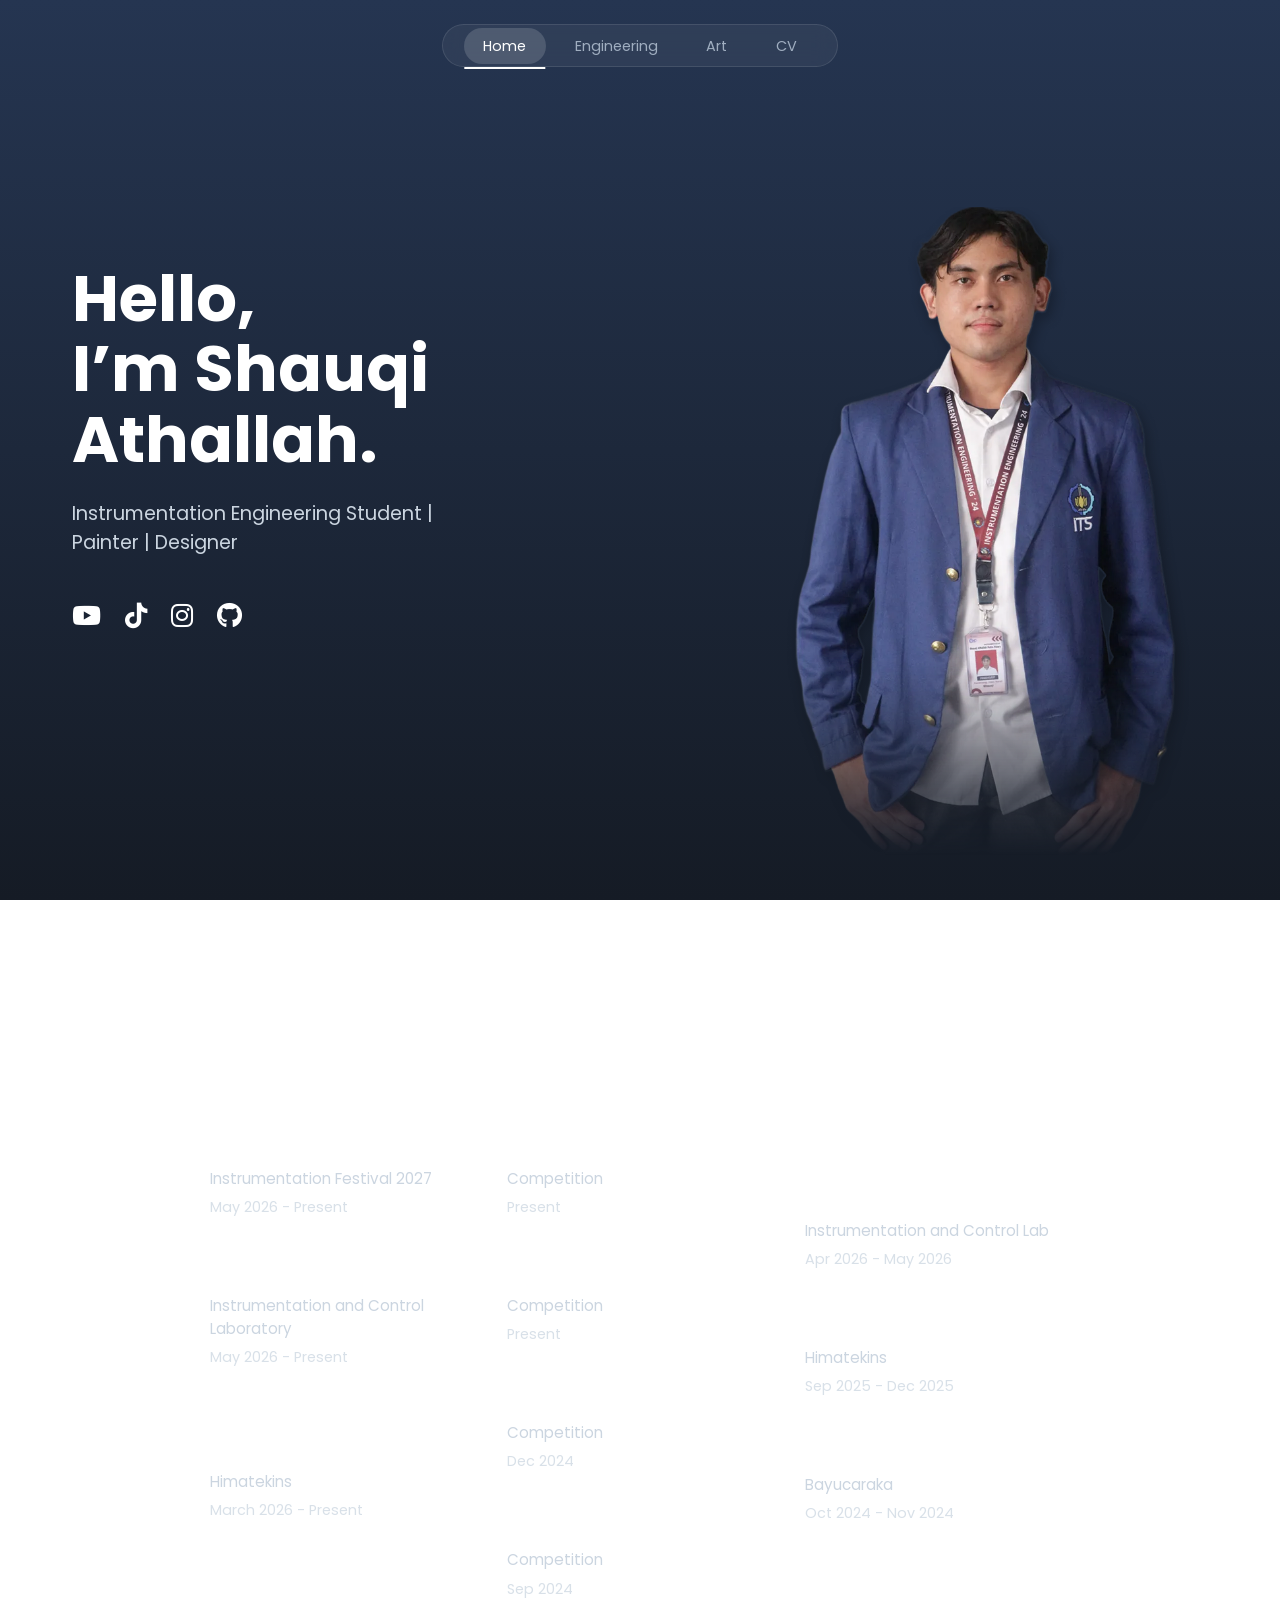
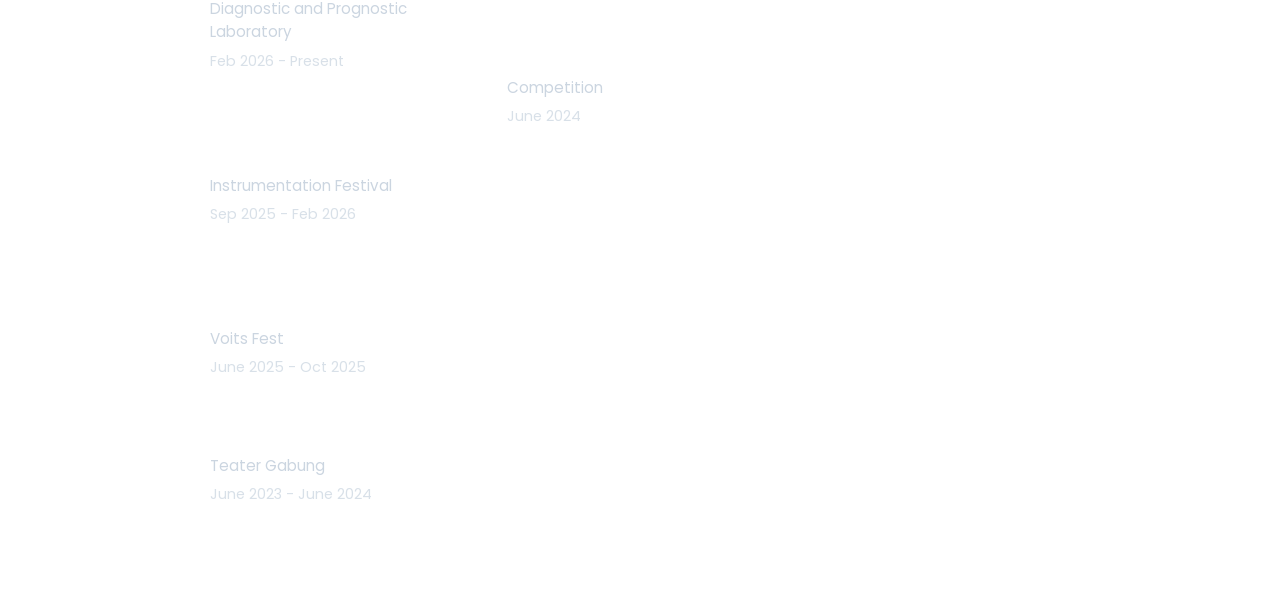
==== commit 1d3c0164: "Add files via upload" ====
--- a/index.html
+++ b/index.html
@@ -43,12 +43,12 @@
                     <p class="exp-category">Organization</p>
                     <div class="home-exp-entry">
                         <h4>Head of Creative Design</h4>
-                        <p class="exp-organization">Himatekins</p>
+                        <p class="exp-organization">Instrumentation Festival 2027</p>
                         <p class="exp-date">May 2026 - Present</p>
                     </div>
                     <div class="home-exp-entry">
                         <h4>Laboratory Assistant</h4>
-                        <p class="exp-organization">Instrumentation and Control</p>
+                        <p class="exp-organization">Instrumentation and Control Laboratory</p>
                         <p class="exp-date">May 2026 - Present</p>
                     </div>
                     <div class="home-exp-entry">
@@ -58,22 +58,22 @@
                     </div>
                     <div class="home-exp-entry">
                         <h4>Research Assistant</h4>
-                        <p class="exp-organization">Diagnostic and Prognostic Lab</p>
-                        <p class="exp-date">February 2026 - Present</p>
+                        <p class="exp-organization">Diagnostic and Prognostic Laboratory</p>
+                        <p class="exp-date">Feb 2026 - Present</p>
                     </div>
                     <div class="home-exp-entry">
-                        <h4>Instrumentation Festival</h4>
-                        <p class="exp-organization">Organization Event</p>
-                        <p class="exp-date">Sep 2024 - Now</p>
+                        <h4> Expert Staff of Creative Design</h4>
+                        <p class="exp-organization">Instrumentation Festival</p>
+                        <p class="exp-date">Sep 2025 - Feb 2026</p>
                     </div>
                     <div class="home-exp-entry">
-                        <h4>Voits Fest</h4>
-                        <p class="exp-organization">Organization Event</p>
-                        <p class="exp-date">June - Oct 2024</p>
+                        <h4>Staff of Creative and Branding</h4>
+                        <p class="exp-organization">Voits Fest</p>
+                        <p class="exp-date">June 2025 - Oct 2025</p>
                     </div>
                     <div class="home-exp-entry">
-                        <h4>Teater Gabung</h4>
-                        <p class="exp-organization">Organization Event</p>
+                        <h4>Stage Manager</h4>
+                        <p class="exp-organization">Teater Gabung</p>
                         <p class="exp-date">June 2023 - June 2024</p>
                     </div>
                 </div>
@@ -108,8 +108,8 @@
                 <div class="home-exp-group anim-text">
                     <p class="exp-category">Internship</p>
                     <div class="home-exp-entry">
-                        <h4>Instrumentation Laboratory Internship</h4>
-                        <p class="exp-organization">Instrumentation Lab</p>
+                        <h4>Instrumentation and Control Laboratory Internship</h4>
+                        <p class="exp-organization">Instrumentation and Control Lab</p>
                         <p class="exp-date">Apr 2026 - May 2026</p>
                     </div>
                     <div class="home-exp-entry">
